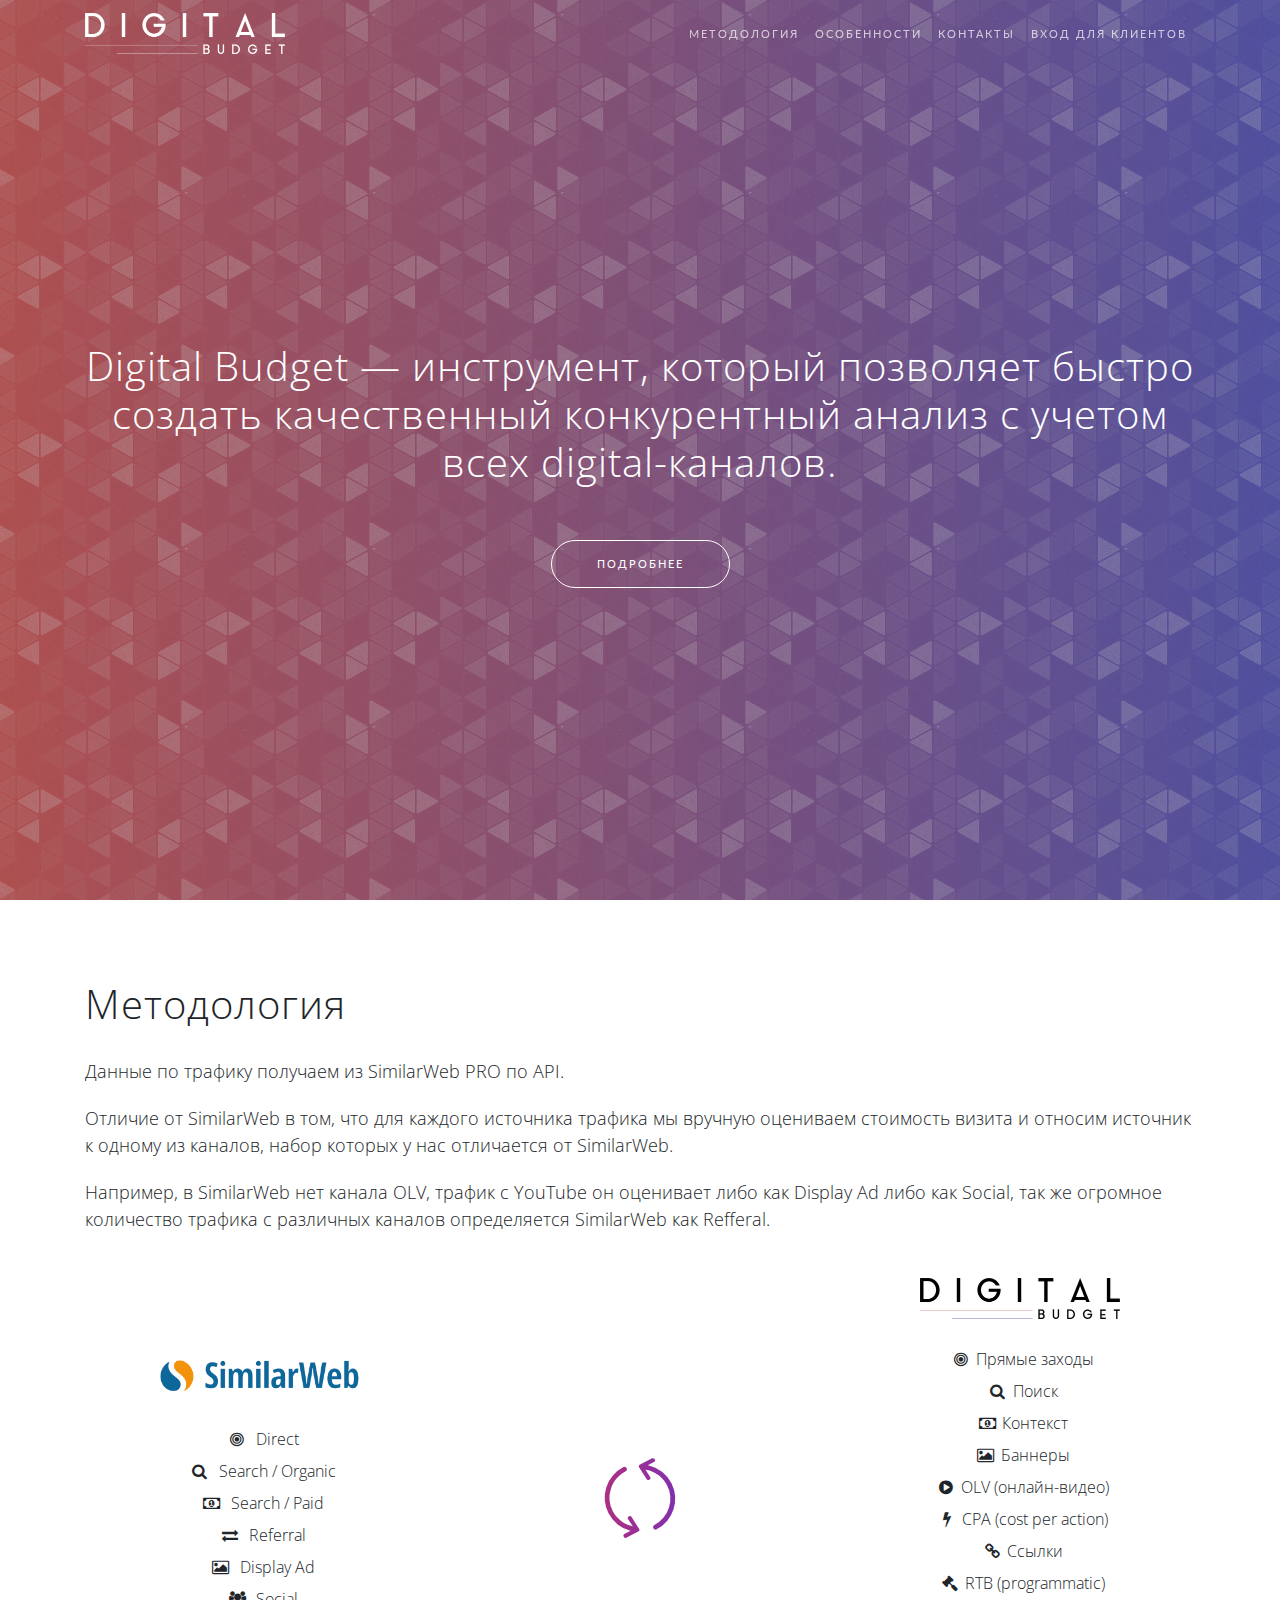
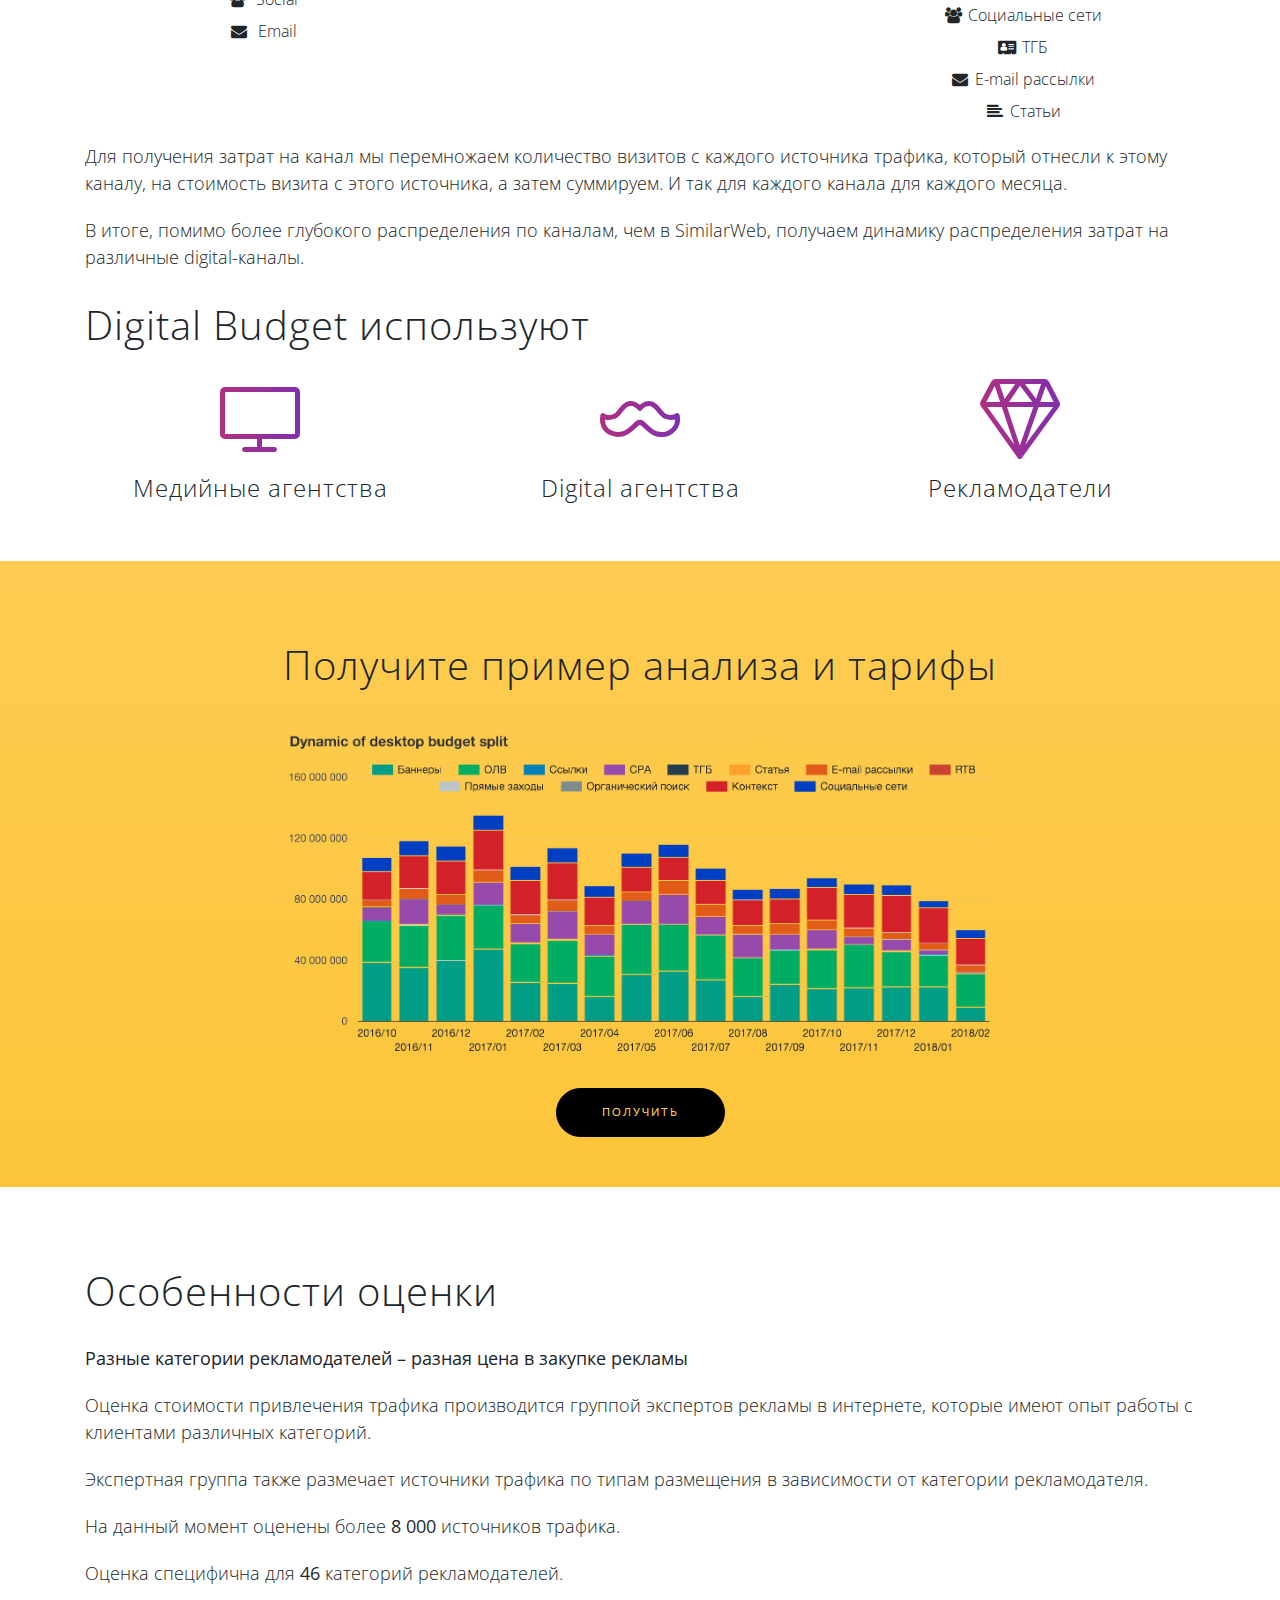
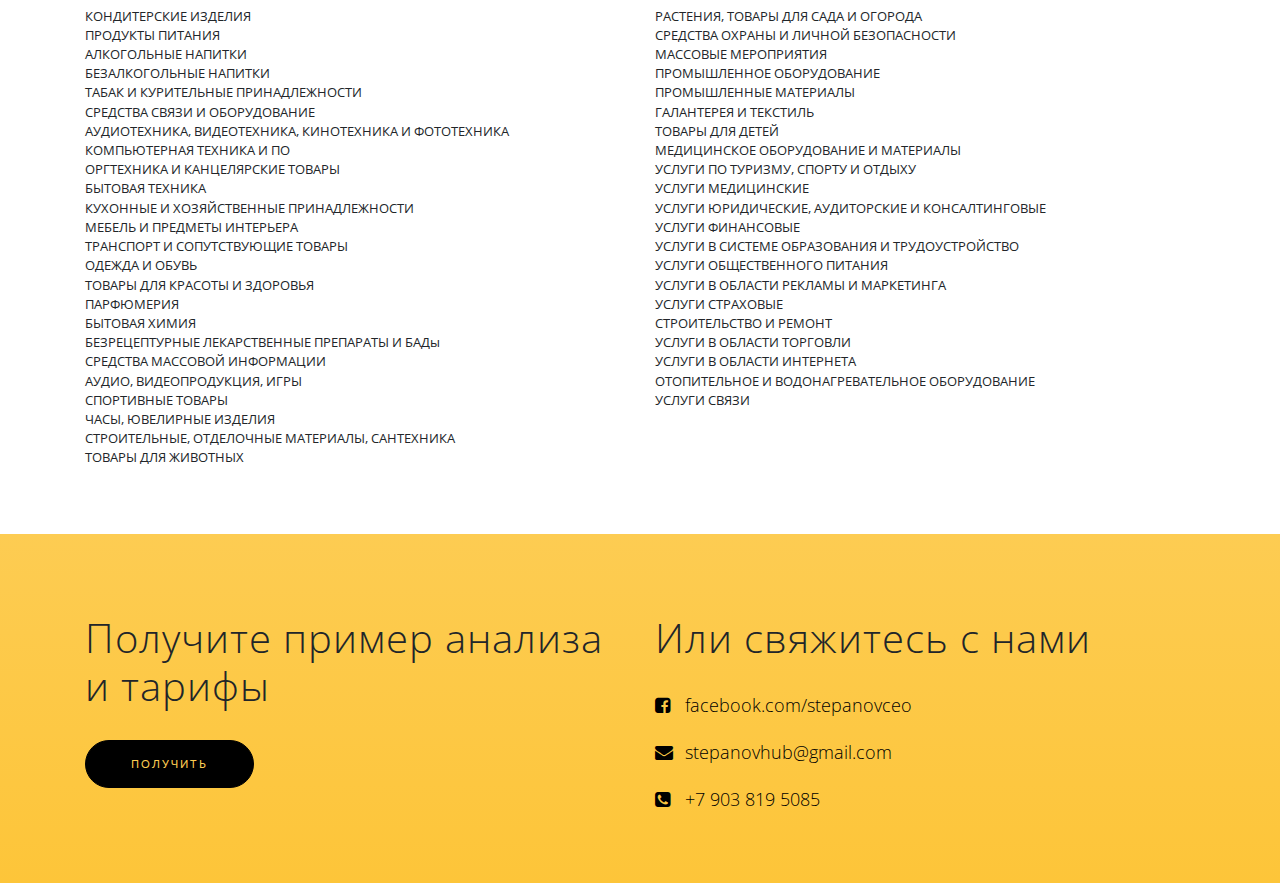
==== index.html @ 97383429 "index" ====
<!DOCTYPE html>
<html lang="en">

  <head>

    <meta charset="utf-8">
    <meta name="viewport" content="width=device-width, initial-scale=1, shrink-to-fit=no">
    <meta name="description" content="Digital Budget — инструмент, который позволяет быстро создать качественный конкурентный анализ с учетом всех digital-каналов">
    <meta name="author" content="Александр Степанов">
    <title>DigitalBudget — аналитика затрат на рекламу в digital</title>
    <!-- Google Tag Manager -->
    <script>(function(w,d,s,l,i){w[l]=w[l]||[];w[l].push({'gtm.start':
    new Date().getTime(),event:'gtm.js'});var f=d.getElementsByTagName(s)[0],
    j=d.createElement(s),dl=l!='dataLayer'?'&l='+l:'';j.async=true;j.src=
    'https://www.googletagmanager.com/gtm.js?id='+i+dl;f.parentNode.insertBefore(j,f);
    })(window,document,'script','dataLayer','GTM-WHMKJDD');</script>
    <!-- End Google Tag Manager -->
    <link href="vendor/bootstrap/css/bootstrap.min.css" rel="stylesheet">
    <link rel="stylesheet" href="vendor/font-awesome/css/font-awesome.css">
    <link rel="stylesheet" href="vendor/simple-line-icons/css/simple-line-icons.css">
    <link href="https://fonts.googleapis.com/css?family=Lato:100,200,300,400,500,600,700,800,900" rel="stylesheet">
    <link href="https://fonts.googleapis.com/css?family=Open+Sans:100,200,300,400,500,600,700,800,900" rel="stylesheet">
    <link rel="stylesheet" href="device-mockups/device-mockups.min.css">
    <link href="css/new-age.css?v=89hihb" rel="stylesheet">
    <link rel="apple-touch-icon" sizes="57x57" href="favicon/apple-icon-57x57.png">
    <link rel="apple-touch-icon" sizes="60x60" href="favicon/apple-icon-60x60.png">
    <link rel="apple-touch-icon" sizes="72x72" href="favicon/apple-icon-72x72.png">
    <link rel="apple-touch-icon" sizes="76x76" href="favicon/apple-icon-76x76.png">
    <link rel="apple-touch-icon" sizes="114x114" href="favicon/apple-icon-114x114.png">
    <link rel="apple-touch-icon" sizes="120x120" href="favicon/apple-icon-120x120.png">
    <link rel="apple-touch-icon" sizes="144x144" href="favicon/apple-icon-144x144.png">
    <link rel="apple-touch-icon" sizes="152x152" href="favicon/apple-icon-152x152.png">
    <link rel="apple-touch-icon" sizes="180x180" href="favicon/apple-icon-180x180.png">
    <link rel="icon" type="image/png" sizes="192x192"  href="favicon/android-icon-192x192.png">
    <link rel="icon" type="image/png" sizes="32x32" href="favicon/favicon-32x32.png">
    <link rel="icon" type="image/png" sizes="96x96" href="favicon/favicon-96x96.png">
    <link rel="icon" type="image/png" sizes="16x16" href="favicon/favicon-16x16.png">
    <link rel="manifest" href="favicon/manifest.json">
    <meta name="msapplication-TileColor" content="#ffffff">
    <meta name="msapplication-TileImage" content="favicon/ms-icon-144x144.png">
    <meta name="theme-color" content="#ffffff">

  </head>

  <body id="page-top">
    <!-- Google Tag Manager (noscript) -->
    <noscript><iframe src="https://www.googletagmanager.com/ns.html?id=GTM-WHMKJDD"
    height="0" width="0" style="display:none;visibility:hidden"></iframe></noscript>
    <!-- End Google Tag Manager (noscript) -->
    <!-- Navigation -->
    <nav class="navbar navbar-expand-lg navbar-light fixed-top" id="mainNav">
      <div class="container">
        <a class="navbar-brand js-scroll-trigger" href="#page-top"><div class="logo-top"></div></a>
        <button class="navbar-toggler navbar-toggler-right btn-link" type="button" data-toggle="collapse" data-target="#navbarResponsive" aria-controls="navbarResponsive" aria-expanded="false" aria-label="Toggle navigation">
          <i class="fa fa-bars"></i>
        </button>
        <div class="collapse navbar-collapse" id="navbarResponsive">
          <ul class="navbar-nav ml-auto">
            <li class="nav-item">
              <a class="nav-link js-scroll-trigger" href="#product">Методология</a>
            </li>
            <li class="nav-item">
              <a class="nav-link js-scroll-trigger" href="#features">Особенности</a>
            </li>
            <li class="nav-item">
              <a class="nav-link js-scroll-trigger" href="#contact">Контакты</a>
            </li>
            <li class="nav-item">
              <a class="nav-link js-scroll-trigger" href="http://digitalbudget.ru/s/" target="_blank" >Вход для клиентов</a>
            </li>
          </ul>
        </div>
      </div>
    </nav>

    <header class="masthead">
      <div class="container h-100">
        <div class="row h-100">
          <div class="col-md-12 my-auto">
              <h1>Digital Budget — инструмент, который позволяет быстро создать качественный конкурентный анализ с учетом всех digital-каналов.</h1>
              <br>
              <a href="#product" class="btn btn-outline btn-xl js-scroll-trigger">Подробнее</a>
            </div>
        </div>
      </div>
    </header>

    <section id="product">
      <div class="container">
        <h1>Методология</h1>
        <p>Данные по трафику получаем из SimilarWeb PRO по API.</p>
        <p>Отличие от SimilarWeb в том, что для каждого источника трафика мы вручную оцениваем стоимость визита и относим источник к одному из каналов, набор которых у нас отличается от SimilarWeb.</p>
        <p>Например, в SimilarWeb нет канала OLV, трафик c YouTube он оценивает либо как Display Ad либо как Social, так же огромное количество трафика с различных каналов определяется SimilarWeb как Refferal.<p>
        <div class="row">
          <div class="col-md-4 my-auto text-center">
            <div class="logo sw-logo"></div>
            <ul>
              <li><i class='fa fa-bullseye'></i> Direct</li>
              <li><i class='fa fa-search'></i> Search / Organic</li>
              <li><i class='fa fa-money'></i> Search / Paid</li>
              <li><i class='fa fa-exchange'></i> Referral</li>
              <li><i class='fa fa-image'></i> Display Ad</li>
              <li><i class='fa fa-users'></i> Social</li>
              <li><i class='fa fa-envelope'></i> Email</li>
            </ul>
          </div>
          <div class="col-md-4 feature-item my-auto text-center">
            <p></p>
            <i class="icon-refresh text-primary"></i>
            <p></p>
          </div>
          <div class="col-md-4 my-auto text-center">
            <div class="logo db-logo"></div>
            <ul>
              <li><i class='fa fa-bullseye'></i>Прямые заходы</li>
              <li><i class='fa fa-search'></i>Поиск</li>
              <li><i class='fa fa-money'></i>Контекст</li>
              <li><i class='fa fa-image'></i>Баннеры</li>
              <li><i class='fa fa-play-circle'></i>OLV (онлайн-видео)</li>
              <li><i class='fa fa-bolt'></i>СРА (cost per action)</li>
              <li><i class='fa fa-link'></i>Ссылки</li>
              <li><i class='fa fa-gavel'></i>RTB (programmatic)</li>
              <li><i class='fa fa-users'></i>Социальные сети</li>
              <li><i class='fa fa-address-card'></i>ТГБ</li>
              <li><i class='fa fa-envelope'></i>E-mail рассылки</li>
              <li><i class='fa fa-align-left'></i>Cтатьи</li>
            </ul>
          </div>
        </div>
<!--          На данный момент оценено более 5000 источников трафика.-->
        <p>Для получения затрат на канал мы перемножаем количество визитов с каждого источника трафика, который отнесли к этому каналу, на стоимость визита с этого источника, а затем суммируем. И так для каждого канала для каждого месяца.</p>
        <p>В итоге, помимо более глубокого распределения по каналам, чем в SimilarWeb, получаем динамику распределения затрат на различные digital-каналы.</p>
      </div>
      <div class="container">
        <h1>Digital Budget используют</h1>
        <div class="row">
          <div class="col-md-4 my-auto text-center">
            <div class="feature-item">
              <i class="icon-screen-desktop text-primary"></i>
              <h4>Медийные агентства</h4>
<!--              <p class="text-muted">Особенности использования для медийщиков</p>-->
            </div>
          </div>
          <div class="col-md-4 my-auto text-center">
            <div class="feature-item">
              <i class="icon-mustache text-primary"></i>
              <h4>Digital агентства</h4>
            </div>
          </div>
          <div class="col-md-4 my-auto text-center">
            <div class="feature-item">
              <i class="icon-diamond text-primary"></i>
              <h4>Рекламодатели</h4>
            </div>
          </div>
        </div>
      </div>
    </section>

    <section class="cta bg-primary">
      <div class="container">
        <h1>Получите пример анализа и тарифы</h1>
        <div class="row">
          <div class="col-lg-2"></div>
          <div class="col-lg-8 bg-report">
            <img src="img/report.png">
          </div>
        </div>
        <br>
        <a href="https://goo.gl/forms/bLfHY861mIGx4esd2" target="_blank" class="btn btn-outline btn-xl js-scroll-trigger">Получить</a>
      </div>
    </section>


        <section class="features" id="features">
          <div class="container">
            <h1>Особенности оценки</h1>
            <p><b>Разные категории рекламодателей – разная цена в закупке рекламы</b></p>
            <p>Оценка стоимости привлечения трафика производится группой экспертов рекламы в интернете, которые имеют опыт работы с клиентами различных категорий.</p>
            <p>Экспертная группа также размечает источники трафика по типам размещения в зависимости от категории рекламодателя.<p>
            <p>На данный момент оценены более <b>8 000</b> источников трафика.</p>
            <p>Оценка специфична для <b>46</b> категорий рекламодателей.</p>
          </div>
          <div class="container categories">
            <div class="row">
              <div class="col-md-6">
                <ul><small>
                  <li>КОНДИТЕРСКИЕ ИЗДЕЛИЯ</li>
                  <li>ПРОДУКТЫ ПИТАНИЯ</li>
                  <li>АЛКОГОЛЬНЫЕ НАПИТКИ</li>
                  <li>БЕЗАЛКОГОЛЬНЫЕ НАПИТКИ</li>
                  <li>ТАБАК И КУРИТЕЛЬНЫЕ ПРИНАДЛЕЖНОСТИ</li>
                  <li>СРЕДСТВА СВЯЗИ И ОБОРУДОВАНИЕ</li>
                  <li>АУДИОТЕХНИКА, ВИДЕОТЕХНИКА, КИНОТЕХНИКА И ФОТОТЕХНИКА</li>
                  <li>КОМПЬЮТЕРНАЯ ТЕХНИКА И ПО</li>
                  <li>ОРГТЕХНИКА И КАНЦЕЛЯРСКИЕ ТОВАРЫ</li>
                  <li>БЫТОВАЯ ТЕХНИКА</li>
                  <li>КУХОННЫЕ И ХОЗЯЙСТВЕННЫЕ ПРИНАДЛЕЖНОСТИ</li>
                  <li>МЕБЕЛЬ И ПРЕДМЕТЫ ИНТЕРЬЕРА</li>
                  <li>ТРАНСПОРТ И СОПУТСТВУЮЩИЕ ТОВАРЫ</li>
                  <li>ОДЕЖДА И ОБУВЬ</li>
                  <li>ТОВАРЫ ДЛЯ КРАСОТЫ И ЗДОРОВЬЯ</li>
                  <li>ПАРФЮМЕРИЯ</li>
                  <li>БЫТОВАЯ ХИМИЯ</li>
                  <li>БЕЗРЕЦЕПТУРНЫЕ ЛЕКАРСТВЕННЫЕ ПРЕПАРАТЫ И БАДы</li>
                  <li>СРЕДСТВА МАССОВОЙ ИНФОРМАЦИИ</li>
                  <li>АУДИО, ВИДЕОПРОДУКЦИЯ, ИГРЫ</li>
                  <li>СПОРТИВНЫЕ ТОВАРЫ</li>
                  <li>ЧАСЫ, ЮВЕЛИРНЫЕ ИЗДЕЛИЯ</li>
                  <li>СТРОИТЕЛЬНЫЕ, ОТДЕЛОЧНЫЕ МАТЕРИАЛЫ, САНТЕХНИКА</li>
                  <li>ТОВАРЫ ДЛЯ ЖИВОТНЫХ</li>
                </small></ul>
              </div>
              <div class="col-md-6">
                <ul class="categories"><small>
                  <li>РАСТЕНИЯ, ТОВАРЫ ДЛЯ САДА И ОГОРОДА</li>
                  <li>СРЕДСТВА ОХРАНЫ И ЛИЧНОЙ БЕЗОПАСНОСТИ</li>
                  <li>МАССОВЫЕ МЕРОПРИЯТИЯ</li>
                  <li>ПРОМЫШЛЕННОЕ ОБОРУДОВАНИЕ</li>
                  <li>ПРОМЫШЛЕННЫЕ МАТЕРИАЛЫ</li>
                  <li>ГАЛАНТЕРЕЯ И ТЕКСТИЛЬ</li>
                  <li>ТОВАРЫ ДЛЯ ДЕТЕЙ</li>
                  <li>МЕДИЦИНСКОЕ ОБОРУДОВАНИЕ И МАТЕРИАЛЫ</li>
                  <li>УСЛУГИ ПО ТУРИЗМУ, СПОРТУ И ОТДЫХУ</li>
                  <li>УСЛУГИ МЕДИЦИНСКИЕ</li>
                  <li>УСЛУГИ ЮРИДИЧЕСКИЕ, АУДИТОРСКИЕ И КОНСАЛТИНГОВЫЕ</li>
                  <li>УСЛУГИ ФИНАНСОВЫЕ</li>
                  <li>УСЛУГИ В СИСТЕМЕ ОБРАЗОВАНИЯ И ТРУДОУСТРОЙСТВО</li>
                  <li>УСЛУГИ ОБЩЕСТВЕННОГО ПИТАНИЯ</li>
                  <li>УСЛУГИ В ОБЛАСТИ РЕКЛАМЫ И МАРКЕТИНГА</li>
                  <li>УСЛУГИ СТРАХОВЫЕ</li>
                  <li>СТРОИТЕЛЬСТВО И РЕМОНТ</li>
                  <li>УСЛУГИ В ОБЛАСТИ ТОРГОВЛИ</li>
                  <li>УСЛУГИ В ОБЛАСТИ ИНТЕРНЕТА</li>
                  <li>ОТОПИТЕЛЬНОЕ И ВОДОНАГРЕВАТЕЛЬНОЕ ОБОРУДОВАНИЕ</li>
                  <li>УСЛУГИ СВЯЗИ</li>
                </small></ul>
              </div>
            </div>
          </div>
        </section>


    <section class="contact bg-primary" id="contact">
      <div class="container">
        <div class="row">
          <div class="col-md-6">
            <h1>Получите пример анализа и тарифы</h1>
            <a href="https://goo.gl/forms/bLfHY861mIGx4esd2" target="_blank" class="btn btn-outline btn-xl js-scroll-trigger">Получить</a>
          </div>
          <div class="col-md-6">
            <h1>Или свяжитесь c нами</h1>
            <p><a href="https://facebook.com/stepanovceo" target="_blank"><i class="fa fa-facebook-square"></i>facebook.com/stepanovceo</a></p>
            <p><a href="mailto:stepanovhub@gmail.com?subject=Digital Budget"><i class="fa fa-envelope"></i>stepanovhub@gmail.com</p>
            <p><a href="tel:+79038195085"><i class="fa fa-phone-square"></i>+7 903 819 5085</a></p>
          </div>
        </div>
      </div>
    </section>

    <!-- Bootstrap core JavaScript -->
    <script src="vendor/jquery/jquery.min.js"></script>
    <script src="vendor/bootstrap/js/bootstrap.bundle.min.js"></script>

    <!-- Plugin JavaScript -->
    <script src="vendor/jquery-easing/jquery.easing.min.js"></script>

    <!-- Custom scripts for this template -->
    <script src="js/new-age.min.js"></script>

  </body>

</html>
---- vendor/simple-line-icons/css/simple-line-icons.css ----
@font-face {
  font-family: 'simple-line-icons';
  src: url('../fonts/Simple-Line-Icons.eot?v=2.4.0');
  src: url('../fonts/Simple-Line-Icons.eot?v=2.4.0#iefix') format('embedded-opentype'), url('../fonts/Simple-Line-Icons.woff2?v=2.4.0') format('woff2'), url('../fonts/Simple-Line-Icons.ttf?v=2.4.0') format('truetype'), url('../fonts/Simple-Line-Icons.woff?v=2.4.0') format('woff'), url('../fonts/Simple-Line-Icons.svg?v=2.4.0#simple-line-icons') format('svg');
  font-weight: normal;
  font-style: normal;
}
/*
 Use the following CSS code if you want to have a class per icon.
 Instead of a list of all class selectors, you can use the generic [class*="icon-"] selector, but it's slower:
*/
.icon-user,
.icon-people,
.icon-user-female,
.icon-user-follow,
.icon-user-following,
.icon-user-unfollow,
.icon-login,
.icon-logout,
.icon-emotsmile,
.icon-phone,
.icon-call-end,
.icon-call-in,
.icon-call-out,
.icon-map,
.icon-location-pin,
.icon-direction,
.icon-directions,
.icon-compass,
.icon-layers,
.icon-menu,
.icon-list,
.icon-options-vertical,
.icon-options,
.icon-arrow-down,
.icon-arrow-left,
.icon-arrow-right,
.icon-arrow-up,
.icon-arrow-up-circle,
.icon-arrow-left-circle,
.icon-arrow-right-circle,
.icon-arrow-down-circle,
.icon-check,
.icon-clock,
.icon-plus,
.icon-minus,
.icon-close,
.icon-event,
.icon-exclamation,
.icon-organization,
.icon-trophy,
.icon-screen-smartphone,
.icon-screen-desktop,
.icon-plane,
.icon-notebook,
.icon-mustache,
.icon-mouse,
.icon-magnet,
.icon-energy,
.icon-disc,
.icon-cursor,
.icon-cursor-move,
.icon-crop,
.icon-chemistry,
.icon-speedometer,
.icon-shield,
.icon-screen-tablet,
.icon-magic-wand,
.icon-hourglass,
.icon-graduation,
.icon-ghost,
.icon-game-controller,
.icon-fire,
.icon-eyeglass,
.icon-envelope-open,
.icon-envelope-letter,
.icon-bell,
.icon-badge,
.icon-anchor,
.icon-wallet,
.icon-vector,
.icon-speech,
.icon-puzzle,
.icon-printer,
.icon-present,
.icon-playlist,
.icon-pin,
.icon-picture,
.icon-handbag,
.icon-globe-alt,
.icon-globe,
.icon-folder-alt,
.icon-folder,
.icon-film,
.icon-feed,
.icon-drop,
.icon-drawer,
.icon-docs,
.icon-doc,
.icon-diamond,
.icon-cup,
.icon-calculator,
.icon-bubbles,
.icon-briefcase,
.icon-book-open,
.icon-basket-loaded,
.icon-basket,
.icon-bag,
.icon-action-undo,
.icon-action-redo,
.icon-wrench,
.icon-umbrella,
.icon-trash,
.icon-tag,
.icon-support,
.icon-frame,
.icon-size-fullscreen,
.icon-size-actual,
.icon-shuffle,
.icon-share-alt,
.icon-share,
.icon-rocket,
.icon-question,
.icon-pie-chart,
.icon-pencil,
.icon-note,
.icon-loop,
.icon-home,
.icon-grid,
.icon-graph,
.icon-microphone,
.icon-music-tone-alt,
.icon-music-tone,
.icon-earphones-alt,
.icon-earphones,
.icon-equalizer,
.icon-like,
.icon-dislike,
.icon-control-start,
.icon-control-rewind,
.icon-control-play,
.icon-control-pause,
.icon-control-forward,
.icon-control-end,
.icon-volume-1,
.icon-volume-2,
.icon-volume-off,
.icon-calendar,
.icon-bulb,
.icon-chart,
.icon-ban,
.icon-bubble,
.icon-camrecorder,
.icon-camera,
.icon-cloud-download,
.icon-cloud-upload,
.icon-envelope,
.icon-eye,
.icon-flag,
.icon-heart,
.icon-info,
.icon-key,
.icon-link,
.icon-lock,
.icon-lock-open,
.icon-magnifier,
.icon-magnifier-add,
.icon-magnifier-remove,
.icon-paper-clip,
.icon-paper-plane,
.icon-power,
.icon-refresh,
.icon-reload,
.icon-settings,
.icon-star,
.icon-symbol-female,
.icon-symbol-male,
.icon-target,
.icon-credit-card,
.icon-paypal,
.icon-social-tumblr,
.icon-social-twitter,
.icon-social-facebook,
.icon-social-instagram,
.icon-social-linkedin,
.icon-social-pinterest,
.icon-social-github,
.icon-social-google,
.icon-social-reddit,
.icon-social-skype,
.icon-social-dribbble,
.icon-social-behance,
.icon-social-foursqare,
.icon-social-soundcloud,
.icon-social-spotify,
.icon-social-stumbleupon,
.icon-social-youtube,
.icon-social-dropbox,
.icon-social-vkontakte,
.icon-social-steam {
  font-family: 'simple-line-icons';
  speak: none;
  font-style: normal;
  font-weight: normal;
  font-variant: normal;
  text-transform: none;
  line-height: 1;
  /* Better Font Rendering =========== */
  -webkit-font-smoothing: antialiased;
  -moz-osx-font-smoothing: grayscale;
}
.icon-user:before {
  content: "\e005";
}
.icon-people:before {
  content: "\e001";
}
.icon-user-female:before {
  content: "\e000";
}
.icon-user-follow:before {
  content: "\e002";
}
.icon-user-following:before {
  content: "\e003";
}
.icon-user-unfollow:before {
  content: "\e004";
}
.icon-login:before {
  content: "\e066";
}
.icon-logout:before {
  content: "\e065";
}
.icon-emotsmile:before {
  content: "\e021";
}
.icon-phone:before {
  content: "\e600";
}
.icon-call-end:before {
  content: "\e048";
}
.icon-call-in:before {
  content: "\e047";
}
.icon-call-out:before {
  content: "\e046";
}
.icon-map:before {
  content: "\e033";
}
.icon-location-pin:before {
  content: "\e096";
}
.icon-direction:before {
  content: "\e042";
}
.icon-directions:before {
  content: "\e041";
}
.icon-compass:before {
  content: "\e045";
}
.icon-layers:before {
  content: "\e034";
}
.icon-menu:before {
  content: "\e601";
}
.icon-list:before {
  content: "\e067";
}
.icon-options-vertical:before {
  content: "\e602";
}
.icon-options:before {
  content: "\e603";
}
.icon-arrow-down:before {
  content: "\e604";
}
.icon-arrow-left:before {
  content: "\e605";
}
.icon-arrow-right:before {
  content: "\e606";
}
.icon-arrow-up:before {
  content: "\e607";
}
.icon-arrow-up-circle:before {
  content: "\e078";
}
.icon-arrow-left-circle:before {
  content: "\e07a";
}
.icon-arrow-right-circle:before {
  content: "\e079";
}
.icon-arrow-down-circle:before {
  content: "\e07b";
}
.icon-check:before {
  content: "\e080";
}
.icon-clock:before {
  content: "\e081";
}
.icon-plus:before {
  content: "\e095";
}
.icon-minus:before {
  content: "\e615";
}
.icon-close:before {
  content: "\e082";
}
.icon-event:before {
  content: "\e619";
}
.icon-exclamation:before {
  content: "\e617";
}
.icon-organization:before {
  content: "\e616";
}
.icon-trophy:before {
  content: "\e006";
}
.icon-screen-smartphone:before {
  content: "\e010";
}
.icon-screen-desktop:before {
  content: "\e011";
}
.icon-plane:before {
  content: "\e012";
}
.icon-notebook:before {
  content: "\e013";
}
.icon-mustache:before {
  content: "\e014";
}
.icon-mouse:before {
  content: "\e015";
}
.icon-magnet:before {
  content: "\e016";
}
.icon-energy:before {
  content: "\e020";
}
.icon-disc:before {
  content: "\e022";
}
.icon-cursor:before {
  content: "\e06e";
}
.icon-cursor-move:before {
  content: "\e023";
}
.icon-crop:before {
  content: "\e024";
}
.icon-chemistry:before {
  content: "\e026";
}
.icon-speedometer:before {
  content: "\e007";
}
.icon-shield:before {
  content: "\e00e";
}
.icon-screen-tablet:before {
  content: "\e00f";
}
.icon-magic-wand:before {
  content: "\e017";
}
.icon-hourglass:before {
  content: "\e018";
}
.icon-graduation:before {
  content: "\e019";
}
.icon-ghost:before {
  content: "\e01a";
}
.icon-game-controller:before {
  content: "\e01b";
}
.icon-fire:before {
  content: "\e01c";
}
.icon-eyeglass:before {
  content: "\e01d";
}
.icon-envelope-open:before {
  content: "\e01e";
}
.icon-envelope-letter:before {
  content: "\e01f";
}
.icon-bell:before {
  content: "\e027";
}
.icon-badge:before {
  content: "\e028";
}
.icon-anchor:before {
  content: "\e029";
}
.icon-wallet:before {
  content: "\e02a";
}
.icon-vector:before {
  content: "\e02b";
}
.icon-speech:before {
  content: "\e02c";
}
.icon-puzzle:before {
  content: "\e02d";
}
.icon-printer:before {
  content: "\e02e";
}
.icon-present:before {
  content: "\e02f";
}
.icon-playlist:before {
  content: "\e030";
}
.icon-pin:before {
  content: "\e031";
}
.icon-picture:before {
  content: "\e032";
}
.icon-handbag:before {
  content: "\e035";
}
.icon-globe-alt:before {
  content: "\e036";
}
.icon-globe:before {
  content: "\e037";
}
.icon-folder-alt:before {
  content: "\e039";
}
.icon-folder:before {
  content: "\e089";
}
.icon-film:before {
  content: "\e03a";
}
.icon-feed:before {
  content: "\e03b";
}
.icon-drop:before {
  content: "\e03e";
}
.icon-drawer:before {
  content: "\e03f";
}
.icon-docs:before {
  content: "\e040";
}
.icon-doc:before {
  content: "\e085";
}
.icon-diamond:before {
  content: "\e043";
}
.icon-cup:before {
  content: "\e044";
}
.icon-calculator:before {
  content: "\e049";
}
.icon-bubbles:before {
  content: "\e04a";
}
.icon-briefcase:before {
  content: "\e04b";
}
.icon-book-open:before {
  content: "\e04c";
}
.icon-basket-loaded:before {
  content: "\e04d";
}
.icon-basket:before {
  content: "\e04e";
}
.icon-bag:before {
  content: "\e04f";
}
.icon-action-undo:before {
  content: "\e050";
}
.icon-action-redo:before {
  content: "\e051";
}
.icon-wrench:before {
  content: "\e052";
}
.icon-umbrella:before {
  content: "\e053";
}
.icon-trash:before {
  content: "\e054";
}
.icon-tag:before {
  content: "\e055";
}
.icon-support:before {
  content: "\e056";
}
.icon-frame:before {
  content: "\e038";
}
.icon-size-fullscreen:before {
  content: "\e057";
}
.icon-size-actual:before {
  content: "\e058";
}
.icon-shuffle:before {
  content: "\e059";
}
.icon-share-alt:before {
  content: "\e05a";
}
.icon-share:before {
  content: "\e05b";
}
.icon-rocket:before {
  content: "\e05c";
}
.icon-question:before {
  content: "\e05d";
}
.icon-pie-chart:before {
  content: "\e05e";
}
.icon-pencil:before {
  content: "\e05f";
}
.icon-note:before {
  content: "\e060";
}
.icon-loop:before {
  content: "\e064";
}
.icon-home:before {
  content: "\e069";
}
.icon-grid:before {
  content: "\e06a";
}
.icon-graph:before {
  content: "\e06b";
}
.icon-microphone:before {
  content: "\e063";
}
.icon-music-tone-alt:before {
  content: "\e061";
}
.icon-music-tone:before {
  content: "\e062";
}
.icon-earphones-alt:before {
  content: "\e03c";
}
.icon-earphones:before {
  content: "\e03d";
}
.icon-equalizer:before {
  content: "\e06c";
}
.icon-like:before {
  content: "\e068";
}
.icon-dislike:before {
  content: "\e06d";
}
.icon-control-start:before {
  content: "\e06f";
}
.icon-control-rewind:before {
  content: "\e070";
}
.icon-control-play:before {
  content: "\e071";
}
.icon-control-pause:before {
  content: "\e072";
}
.icon-control-forward:before {
  content: "\e073";
}
.icon-control-end:before {
  content: "\e074";
}
.icon-volume-1:before {
  content: "\e09f";
}
.icon-volume-2:before {
  content: "\e0a0";
}
.icon-volume-off:before {
  content: "\e0a1";
}
.icon-calendar:before {
  content: "\e075";
}
.icon-bulb:before {
  content: "\e076";
}
.icon-chart:before {
  content: "\e077";
}
.icon-ban:before {
  content: "\e07c";
}
.icon-bubble:before {
  content: "\e07d";
}
.icon-camrecorder:before {
  content: "\e07e";
}
.icon-camera:before {
  content: "\e07f";
}
.icon-cloud-download:before {
  content: "\e083";
}
.icon-cloud-upload:before {
  content: "\e084";
}
.icon-envelope:before {
  content: "\e086";
}
.icon-eye:before {
  content: "\e087";
}
.icon-flag:before {
  content: "\e088";
}
.icon-heart:before {
  content: "\e08a";
}
.icon-info:before {
  content: "\e08b";
}
.icon-key:before {
  content: "\e08c";
}
.icon-link:before {
  content: "\e08d";
}
.icon-lock:before {
  content: "\e08e";
}
.icon-lock-open:before {
  content: "\e08f";
}
.icon-magnifier:before {
  content: "\e090";
}
.icon-magnifier-add:before {
  content: "\e091";
}
.icon-magnifier-remove:before {
  content: "\e092";
}
.icon-paper-clip:before {
  content: "\e093";
}
.icon-paper-plane:before {
  content: "\e094";
}
.icon-power:before {
  content: "\e097";
}
.icon-refresh:before {
  content: "\e098";
}
.icon-reload:before {
  content: "\e099";
}
.icon-settings:before {
  content: "\e09a";
}
.icon-star:before {
  content: "\e09b";
}
.icon-symbol-female:before {
  content: "\e09c";
}
.icon-symbol-male:before {
  content: "\e09d";
}
.icon-target:before {
  content: "\e09e";
}
.icon-credit-card:before {
  content: "\e025";
}
.icon-paypal:before {
  content: "\e608";
}
.icon-social-tumblr:before {
  content: "\e00a";
}
.icon-social-twitter:before {
  content: "\e009";
}
.icon-social-facebook:before {
  content: "\e00b";
}
.icon-social-instagram:before {
  content: "\e609";
}
.icon-social-linkedin:before {
  content: "\e60a";
}
.icon-social-pinterest:before {
  content: "\e60b";
}
.icon-social-github:before {
  content: "\e60c";
}
.icon-social-google:before {
  content: "\e60d";
}
.icon-social-reddit:before {
  content: "\e60e";
}
.icon-social-skype:before {
  content: "\e60f";
}
.icon-social-dribbble:before {
  content: "\e00d";
}
.icon-social-behance:before {
  content: "\e610";
}
.icon-social-foursqare:before {
  content: "\e611";
}
.icon-social-soundcloud:before {
  content: "\e612";
}
.icon-social-spotify:before {
  content: "\e613";
}
.icon-social-stumbleupon:before {
  content: "\e614";
}
.icon-social-youtube:before {
  content: "\e008";
}
.icon-social-dropbox:before {
  content: "\e00c";
}
.icon-social-vkontakte:before {
  content: "\e618";
}
.icon-social-steam:before {
  content: "\e620";
}
---- device-mockups/device-mockups.min.css ----
.device-mockup{position:relative;width:100%;padding-bottom:61.775701%}.device-mockup>.device{position:absolute;top:0;bottom:0;left:0;right:0;width:100%;height:100%;background-size:100% 100%;background-repeat:no-repeat;background-image:url(macbook/macbook.png)}.device-mockup>.device>.screen{position:absolute;top:11.0438729%;bottom:14.6747352%;left:13.364486%;right:13.364486%;overflow:hidden}.device-mockup>.device>.button{position:absolute;top:0;left:0;display:none;overflow:hidden;border-radius:100%;-webkit-border-radius:100%;-moz-border-radius:100%;cursor:pointer}.device-mockup.imac{padding-bottom:81.230769%}.device-mockup.imac>.device{background-image:url(imac/imac.png)}.device-mockup.imac>.device>.screen{top:8.20707071%;bottom:31.6919192%;left:6.61538462%;right:6.61538462%}.device-mockup.macbook{padding-bottom:61.775701%}.device-mockup.macbook>.device{background-image:url(macbook/macbook.png)}.device-mockup.macbook>.device>.screen{top:11.0438729%;bottom:14.6747352%;left:13.364486%;right:13.364486%}.device-mockup.macbook_2015{padding-bottom:57.5%}.device-mockup.macbook_2015.grey>.device,.device-mockup.macbook_2015>.device{background-image:url(macbook_2015/grey.png)}.device-mockup.macbook_2015.silver>.device,.device-mockup.macbook_2015>.device{background-image:url(macbook_2015/silver.png)}.device-mockup.macbook_2015.gold>.device,.device-mockup.macbook_2015>.device{background-image:url(macbook_2015/gold.png)}.device-mockup.macbook_2015>.device>.screen{top:7.5%;bottom:10.9%;left:12.46%;right:12.56%}.device-mockup.iphone5,.device-mockup.iphone5.portrait{padding-bottom:210.57%}.device-mockup.iphone5.landscape{padding-bottom:47.49%}.device-mockup.iphone5.black>.device,.device-mockup.iphone5.portrait.black>.device,.device-mockup.iphone5>.device{background-image:url(iphone5/iphone5_port_black.png)}.device-mockup.iphone5.landscape.black>.device,.device-mockup.iphone5.landscape>.device{background-image:url(iphone5/iphone5_land_black.png)}.device-mockup.iphone5.portrait.white>.device,.device-mockup.iphone5.white>.device{background-image:url(iphone5/iphone5_port_white.png)}.device-mockup.iphone5.landscape.white>.device{background-image:url(iphone5/iphone5_land_white.png)}.device-mockup.iphone5.portrait>.device>.screen,.device-mockup.iphone5>.device>.screen{top:14.78%;bottom:13.78%;left:8.77%;right:7.77%}.device-mockup.iphone5.landscape>.device>.screen{top:7.422488%;bottom:8.422488%;left:14.919127%;right:14.019127%}.device-mockup.iphone5.portrait>.device>.button,.device-mockup.iphone5>.device>.button{display:block;top:88.3%;bottom:2.5%;left:40%;right:40%}.device-mockup.iphone5.landscape>.device>.button{display:block;top:40%;bottom:41%;left:88.4%;right:2.3%}.device-mockup.iphone_se,.device-mockup.iphone_se.portrait{padding-bottom:209.83%}.device-mockup.iphone_se.landscape{padding-bottom:47.66%}.device-mockup.iphone_se.black>.device,.device-mockup.iphone_se.portrait.black>.device,.device-mockup.iphone_se>.device{background-image:url(iphone_se/iphone_se_port_black.png)}.device-mockup.iphone_se.landscape.black>.device,.device-mockup.iphone_se.landscape>.device{background-image:url(iphone_se/iphone_se_land_black.png)}.device-mockup.iphone_se.portrait.white>.device,.device-mockup.iphone_se.white>.device{background-image:url(iphone_se/iphone_se_port_white.png)}.device-mockup.iphone_se.landscape.white>.device{background-image:url(iphone_se/iphone_se_land_white.png)}.device-mockup.iphone_se.gold>.device,.device-mockup.iphone_se.portrait.gold>.device{background-image:url(iphone_se/iphone_se_port_gold.png)}.device-mockup.iphone_se.landscape.gold>.device{background-image:url(iphone_se/iphone_se_land_gold.png)}.device-mockup.iphone_se.portrait.rose>.device,.device-mockup.iphone_se.rose>.device{background-image:url(iphone_se/iphone_se_port_rose.png)}.device-mockup.iphone_se.landscape.rose>.device{background-image:url(iphone_se/iphone_se_land_rose.png)}.device-mockup.iphone_se.portrait>.device>.screen,.device-mockup.iphone_se>.device>.screen{top:16.28%;bottom:16.28%;left:11.77%;right:11.77%}.device-mockup.iphone_se.landscape>.device>.screen{top:11.722488%;bottom:11.722488%;left:16.0191273%;right:16.0191273%}.device-mockup.iphone_se.portrait>.device>.button,.device-mockup.iphone_se>.device>.button{display:block;top:86.3%;bottom:5.5%;left:42%;right:42%}.device-mockup.iphone_se.landscape>.device>.button{display:block;top:42%;bottom:42%;left:86.4%;right:5.1%}.device-mockup.iphone6,.device-mockup.iphone6.portrait{padding-bottom:207.19%}.device-mockup.iphone6.landscape{padding-bottom:48.76%}.device-mockup.iphone6.black>.device,.device-mockup.iphone6.portrait.black>.device,.device-mockup.iphone6>.device{background-image:url(iphone_6/iphone_6_port_black.png)}.device-mockup.iphone6.landscape.black>.device,.device-mockup.iphone6.landscape>.device{background-image:url(iphone_6/iphone_6_land_black.png)}.device-mockup.iphone6.portrait.white>.device,.device-mockup.iphone6.white>.device{background-image:url(iphone_6/iphone_6_port_white.png)}.device-mockup.iphone6.landscape.white>.device{background-image:url(iphone_6/iphone_6_land_white.png)}.device-mockup.iphone6.gold>.device,.device-mockup.iphone6.portrait.gold>.device{background-image:url(iphone_6/iphone_6_port_gold.png)}.device-mockup.iphone6.landscape.gold>.device{background-image:url(iphone_6/iphone_6_land_gold.png)}.device-mockup.iphone6.portrait>.device>.screen,.device-mockup.iphone6>.device>.screen{top:12.58%;bottom:12.88%;left:6.77%;right:6.77%}.device-mockup.iphone6.landscape>.device>.screen{top:6.77%;bottom:6.77%;left:12.58%;right:12.88%}.device-mockup.iphone6.portrait>.device>.button,.device-mockup.iphone6>.device>.button{display:block;top:88.6%;bottom:3.2%;left:42%;right:42%}.device-mockup.iphone6.landscape>.device>.button{display:block;top:42%;bottom:42%;left:88.6%;right:3.2%}.device-mockup.iphone6_plus,.device-mockup.iphone6_plus.portrait{padding-bottom:201.76%}.device-mockup.iphone6_plus.landscape{padding-bottom:49.56%}.device-mockup.iphone6_plus.black>.device,.device-mockup.iphone6_plus.portrait.black>.device,.device-mockup.iphone6_plus>.device{background-image:url(iphone_6_plus/iphone_6_plus_black_port.png)}.device-mockup.iphone6_plus.landscape.black>.device,.device-mockup.iphone6_plus.landscape>.device{background-image:url(iphone_6_plus/iphone_6_plus_black_land.png)}.device-mockup.iphone6_plus.portrait.white>.device,.device-mockup.iphone6_plus.white>.device{background-image:url(iphone_6_plus/iphone_6_plus_white_port.png)}.device-mockup.iphone6_plus.landscape.white>.device{background-image:url(iphone_6_plus/iphone_6_plus_white_land.png)}.device-mockup.iphone6_plus.gold>.device,.device-mockup.iphone6_plus.portrait.gold>.device{background-image:url(iphone_6_plus/iphone_6_plus_gold_port.png)}.device-mockup.iphone6_plus.landscape.gold>.device{background-image:url(iphone_6_plus/iphone_6_plus_gold_land.png)}.device-mockup.iphone6_plus.portrait>.device>.screen,.device-mockup.iphone6_plus>.device>.screen{top:11.58%;bottom:11.58%;left:5.97%;right:5.97%}.device-mockup.iphone6_plus.landscape>.device>.screen{top:5.97%;bottom:5.97%;left:11.38%;right:11.58%}.device-mockup.iphone6_plus.portrait>.device>.button,.device-mockup.iphone6_plus>.device>.button{display:block;top:89.9%;bottom:3.2%;left:43%;right:43%}.device-mockup.iphone6_plus.landscape>.device>.button{display:block;top:43%;bottom:43%;left:89.9%;right:3.2%}.device-mockup.ipad,.device-mockup.ipad.portrait{padding-bottom:128.406276%}.device-mockup.ipad.landscape{padding-bottom:79.9086758%}.device-mockup.ipad.black>.device,.device-mockup.ipad.portrait.black>.device,.device-mockup.ipad>.device{background-image:url(ipad/ipad_port_black.png)}.device-mockup.ipad.portrait.white>.device,.device-mockup.ipad.white>.device{background-image:url(ipad/ipad_port_white.png)}.device-mockup.ipad.landscape.black>.device,.device-mockup.ipad.landscape>.device{background-image:url(ipad/ipad_land_black.png)}.device-mockup.ipad.landscape.white>.device{background-image:url(ipad/ipad_land_white.png)}.device-mockup.ipad.portrait>.device>.screen,.device-mockup.ipad>.device>.screen{top:12.025723%;bottom:12.154341%;left:13.45995%;right:13.45995%}.device-mockup.ipad.landscape>.device>.screen{top:13.87755102%;bottom:13.87755102%;left:11.5459883%;right:11.5459883%}.device-mockup.ipad.portrait>.device>.button,.device-mockup.ipad>.device>.button{display:block;top:90.2%;bottom:5.5%;left:47.3%;right:47.3%}.device-mockup.ipad.landscape>.device>.button{display:block;top:47.3%;bottom:47.3%;left:90.8%;right:4.9%}.device-mockup.ipad_air,.device-mockup.ipad_air.portrait{padding-bottom:141.27%}.device-mockup.ipad_air.landscape{padding-bottom:70.79%}.device-mockup.ipad_air.grey>.device,.device-mockup.ipad_air.portrait.grey>.device,.device-mockup.ipad_air>.device{background-image:url(ipad_air/ipad_air_gray_port.png)}.device-mockup.ipad_air.portrait.silver>.device,.device-mockup.ipad_air.silver>.device{background-image:url(ipad_air/ipad_air_silver_port.png)}.device-mockup.ipad_air.landscape.grey>.device,.device-mockup.ipad_air.landscape>.device{background-image:url(ipad_air/ipad_air_gray_land.png)}.device-mockup.ipad_air.landscape.silver>.device{background-image:url(ipad_air/ipad_air_silver_land.png)}.device-mockup.ipad_air.portrait>.device>.screen,.device-mockup.ipad_air>.device>.screen{top:9.025723%;bottom:9.154341%;left:7.45995%;right:6.45995%}.device-mockup.ipad_air.landscape>.device>.screen{top:6.877551%;bottom:6.877551%;left:9.545988%;right:9.545988%}.device-mockup.ipad_air.portrait>.device>.button,.device-mockup.ipad_air>.device>.button{display:block;top:93.2%;bottom:2.5%;left:47.3%;right:47.3%}.device-mockup.ipad_air.landscape>.device>.button{display:block;top:47.3%;bottom:47.3%;left:93.1%;right:2.1%}.device-mockup.ipad_air_2,.device-mockup.ipad_air_2.portrait{padding-bottom:141.38%}.device-mockup.ipad_air_2.landscape{padding-bottom:70.73%}.device-mockup.ipad_air_2.grey>.device,.device-mockup.ipad_air_2.portrait.grey>.device,.device-mockup.ipad_air_2>.device{background-image:url(ipad_air_2/ipad_air_2_gray_port.png)}.device-mockup.ipad_air_2.portrait.silver>.device,.device-mockup.ipad_air_2.silver>.device{background-image:url(ipad_air_2/ipad_air_2_silver_port.png)}.device-mockup.ipad_air_2.gold>.device,.device-mockup.ipad_air_2.portrait.gold>.device{background-image:url(ipad_air_2/ipad_air_2_gold_port.png)}.device-mockup.ipad_air_2.landscape.grey>.device,.device-mockup.ipad_air_2.landscape>.device{background-image:url(ipad_air_2/ipad_air_2_gray_land.png)}.device-mockup.ipad_air_2.landscape.silver>.device{background-image:url(ipad_air_2/ipad_air_2_silver_land.png)}.device-mockup.ipad_air_2.landscape.gold>.device{background-image:url(ipad_air_2/ipad_air_2_gold_land.png)}.device-mockup.ipad_air_2.portrait>.device>.screen,.device-mockup.ipad_air_2>.device>.screen{top:9.025723%;bottom:8.854341%;left:6.15995%;right:6.15995%}.device-mockup.ipad_air_2.landscape>.device>.screen{top:6.277551%;bottom:6.277551%;left:8.545988%;right:8.545988%}.device-mockup.ipad_air_2.portrait>.device>.button,.device-mockup.ipad_air_2>.device>.button{display:block;top:93.2%;bottom:2.1%;left:46.3%;right:46.5%}.device-mockup.ipad_air_2.landscape>.device>.button{display:block;top:46.5%;bottom:46.8%;left:93.5%;right:1.9%}.device-mockup.ipad_pro,.device-mockup.ipad_pro.portrait{padding-bottom:138.63%}.device-mockup.ipad_pro.landscape{padding-bottom:72.14%}.device-mockup.ipad_pro.grey>.device,.device-mockup.ipad_pro.portrait.grey>.device,.device-mockup.ipad_pro>.device{background-image:url(ipad_pro/ipad_pro_port_black.png)}.device-mockup.ipad_pro.portrait.silver>.device,.device-mockup.ipad_pro.silver>.device{background-image:url(ipad_pro/ipad_pro_port_silver.png)}.device-mockup.ipad_pro.gold>.device,.device-mockup.ipad_pro.portrait.gold>.device{background-image:url(ipad_pro/ipad_pro_port_gold.png)}.device-mockup.ipad_pro.landscape.grey>.device,.device-mockup.ipad_pro.landscape>.device{background-image:url(ipad_pro/ipad_pro_land_black.png)}.device-mockup.ipad_pro.landscape.silver>.device{background-image:url(ipad_pro/ipad_pro_land_silver.png)}.device-mockup.ipad_pro.landscape.gold>.device{background-image:url(ipad_pro/ipad_pro_land_gold.png)}.device-mockup.ipad_pro.portrait>.device>.screen,.device-mockup.ipad_pro>.device>.screen{top:7.025723%;bottom:6.854341%;left:5.15995%;right:5.15995%}.device-mockup.ipad_pro.landscape>.device>.screen{top:5.177551%;bottom:5.177551%;left:6.945988%;right:6.945988%}.device-mockup.ipad_pro.portrait>.device>.button,.device-mockup.ipad_pro>.device>.button{display:block;top:94.9%;bottom:1.5%;left:47.3%;right:47.1%}.device-mockup.ipad_pro.landscape>.device>.button{display:block;top:47.5%;bottom:47.5%;left:94.8%;right:1.5%}.device-mockup.galaxy_s3,.device-mockup.galaxy_s3.portrait{padding-bottom:178.787879%}.device-mockup.galaxy_s3.landscape{padding-bottom:55.9322034%}.device-mockup.galaxy_s3.black>.device,.device-mockup.galaxy_s3.portrait.black>.device,.device-mockup.galaxy_s3>.device{background-image:url(galaxy_s3/s3_port_black.png)}.device-mockup.galaxy_s3.landscape.black>.device,.device-mockup.galaxy_s3.landscape>.device{background-image:url(galaxy_s3/s3_land_black.png)}.device-mockup.galaxy_s3.portrait.white>.device,.device-mockup.galaxy_s3.white>.device{background-image:url(galaxy_s3/s3_port_white.png)}.device-mockup.galaxy_s3.landscape.white>.device{background-image:url(galaxy_s3/s3_land_white.png)}.device-mockup.galaxy_s3.portrait>.device>.screen,.device-mockup.galaxy_s3>.device>.screen{top:12.3728814%;bottom:15.5367232%;left:13.8383838%;right:13.8383838%}.device-mockup.galaxy_s3.landscape>.device>.screen{top:13.8383838%;bottom:13.8383838%;left:12.3728814%;right:15.5367232%}.device-mockup.galaxy_s5,.device-mockup.galaxy_s5.portrait{padding-bottom:194.188862%}.device-mockup.galaxy_s5.landscape{padding-bottom:51.496259%}.device-mockup.galaxy_s5.black>.device,.device-mockup.galaxy_s5.portrait.black>.device,.device-mockup.galaxy_s5>.device{background-image:url(galaxy_s5/galaxy_s5_port_black.png)}.device-mockup.galaxy_s5.landscape.black>.device,.device-mockup.galaxy_s5.landscape>.device{background-image:url(galaxy_s5/galaxy_s5_land_black.png)}.device-mockup.galaxy_s5.portrait.white>.device,.device-mockup.galaxy_s5.white>.device{background-image:url(galaxy_s5/galaxy_s5_port_white.png)}.device-mockup.galaxy_s5.landscape.white>.device{background-image:url(galaxy_s5/galaxy_s5_land_white.png)}.device-mockup.galaxy_s5.portrait>.device>.screen,.device-mockup.galaxy_s5>.device>.screen{top:10.2%;bottom:10.1%;left:6.3%;right:6.4%}.device-mockup.galaxy_s5.landscape>.device>.screen{top:6.6%;bottom:6.2%;left:10.15%;right:10%}.device-mockup.galaxy_tab4,.device-mockup.galaxy_tab4.landscape{padding-bottom:72.689464%}.device-mockup.galaxy_tab4.black>.device,.device-mockup.galaxy_tab4.landscape.black>.device,.device-mockup.galaxy_tab4>.device{background-image:url(galaxy_tab4/galaxy_tab4_land_black.png)}.device-mockup.galaxy_tab4.landscape.white>.device,.device-mockup.galaxy_tab4.white>.device{background-image:url(galaxy_tab4/galaxy_tab4_land_white.png)}.device-mockup.galaxy_tab4.landscape>.device>.screen,.device-mockup.galaxy_tab4>.device>.screen{top:11.5%;bottom:11.5%;left:5.4%;right:5.2%}.device-mockup.lumia920,.device-mockup.lumia920.portrait{padding-bottom:172.796353%}.device-mockup.lumia920.landscape{padding-bottom:56.3330381%}.device-mockup.lumia920.portrait>.device,.device-mockup.lumia920>.device{background-image:url(lumia920/lumia920_port.png)}.device-mockup.lumia920.landscape>.device{background-image:url(lumia920/lumia920_land.png)}.device-mockup.lumia920.portrait>.device>.screen,.device-mockup.lumia920>.device>.screen{top:10.6420405%;bottom:18.9973615%;left:13.5258359%;right:13.5258359%}.device-mockup.lumia920.landscape>.device>.screen{top:12.2641509%;bottom:12.2641509%;left:10.5403012%;right:18.6005314%}.device-mockup.nexus7,.device-mockup.nexus7.portrait{padding-bottom:156.521739%}.device-mockup.nexus7.landscape{padding-bottom:63.6678201%}.device-mockup.nexus7.portrait>.device,.device-mockup.nexus7>.device{background-image:url(nexus7/nexus7_port.png)}.device-mockup.nexus7.landscape>.device{background-image:url(nexus7/nexus7_land.png)}.device-mockup.nexus7.portrait>.device>.screen,.device-mockup.nexus7>.device>.screen{top:13.1365741%;bottom:12.7893519%;left:13.7681159%;right:13.7681159%}.device-mockup.nexus7.landscape>.device>.screen{top:13.7681159%;bottom:13.7681159%;left:13.0911188%;right:13.0911188%}.device-mockup.surface,.device-mockup.surface.landscape{padding-bottom:64.7584973%}.device-mockup.surface.landscape>.device,.device-mockup.surface>.device{background-image:url(surface/surface.png)}.device-mockup.surface.landscape>.device>.screen,.device-mockup.surface>.device>.screen{top:14.5488029%;bottom:14.9171271%;left:9.36195587%;right:9.36195587%}.device-mockup.samsung_tv,.device-mockup.samsung_tv.landscape{padding-bottom:64.68%}.device-mockup.samsung_tv.landscape>.device,.device-mockup.samsung_tv>.device{background-image:url(samsung_tv/samsung_tv.png)}.device-mockup.samsung_tv.landscape>.device>.screen,.device-mockup.samsung_tv>.device>.screen{top:2.148803%;bottom:12.817127%;left:1.261956%;right:1.361956%}
---- css/new-age.css ----
html,
body {
  width: 100%;
  height: 100%;
}

body {
  font-family: 'Open Sans', 'Muli', 'Helvetica', 'Arial', 'sans-serif';
  font-weight: 100;
}

a {
  color: #fdcc52;
  -webkit-transition: all .35s;
  -moz-transition: all .35s;
  transition: all .35s;
}

a:hover, a:focus {
  color: #fcbd20;
}

hr {
  max-width: 100px;
  margin: 25px auto 0;
  border-width: 1px;
  border-color: rgba(34, 34, 34, 0.1);
}

hr.light {
  border-color: white;
}

h1,
h2,
h3,
h4,
h5,
h6 {
  font-family: 'Open Sans', 'Catamaran', 'Helvetica', 'Arial', 'sans-serif';
  font-weight: 100;
  letter-spacing: 1px;
}

p {
  font-size: 18px;
  line-height: 1.5;
  margin-bottom: 20px;
}

section {
  padding: 50px 0;
}

section h2 {
  font-size: 50px;
}

#mainNav {
  border-color: rgba(34, 34, 34, 1);
  border-bottom-style: solid;
  border-bottom-width: 2px;
  background-color: white;
  -webkit-transition: all .35s;
  -moz-transition: all .35s;
  transition: all .35s;
  font-family: 'Lato', 'Open Sans', 'Catamaran', 'Helvetica', 'Arial', 'sans-serif';
  font-weight: 400;
  letter-spacing: 1px;
}

#mainNav .navbar-brand {
  color: #fdcc52;
  font-family: 'Lato', 'Open Sans', 'Catamaran', 'Helvetica', 'Arial', 'sans-serif';
  font-weight: 400;
  letter-spacing: 1px;
}

#mainNav .navbar-brand:hover, #mainNav .navbar-brand:focus {
  color: #fcbd20;
}

#mainNav .navbar-toggler {
  font-size: 12px;
  padding: 8px 10px;
  color: #222222;
}

#mainNav .navbar-nav > li > a {
  font-size: 11px;
  font-weight: 400;
  font-family: 'Lato', 'Helvetica', 'Arial', 'sans-serif';
  letter-spacing: 2px;
  text-transform: uppercase;
}

#mainNav .navbar-nav > li > a.active {
  color: #fdcc52 !important;
  background-color: transparent;
}

#mainNav .navbar-nav > li > a.active:hover {
  background-color: transparent;
}

#mainNav .navbar-nav > li > a,
#mainNav .navbar-nav > li > a:focus {
  color: #222222;
}

#mainNav .navbar-nav > li > a:hover,
#mainNav .navbar-nav > li > a:focus:hover {
  color: #fdcc52;
}

@media (min-width: 992px) {
  #mainNav {
    border-color: transparent;
    background-color: transparent;
  }
  #mainNav .navbar-brand {
    color: fade(white, 70%);
  }
  #mainNav .navbar-brand:hover, #mainNav .navbar-brand:focus {
    color: white;
  }
  #mainNav .navbar-nav > li > a,
  #mainNav .navbar-nav > li > a:focus {
    color: rgba(255, 255, 255, 0.7);
  }
  #mainNav .navbar-nav > li > a:hover,
  #mainNav .navbar-nav > li > a:focus:hover {
    color: white;
  }
  #mainNav.navbar-shrink {
    border-color: rgba(34, 34, 34, 0.1);
    background-color: white;
  }
  #mainNav.navbar-shrink .navbar-brand {
    color: #222222;
  }
  #mainNav.navbar-shrink .navbar-brand:hover, #mainNav.navbar-shrink .navbar-brand:focus {
    color: #fdcc52;
  }
  #mainNav.navbar-shrink .navbar-nav > li > a,
  #mainNav.navbar-shrink .navbar-nav > li > a:focus {
    color: #222222;
  }
  #mainNav.navbar-shrink .navbar-nav > li > a:hover,
  #mainNav.navbar-shrink .navbar-nav > li > a:focus:hover {
    color: #fdcc52;
  }
}

header.masthead {
  position: relative;
  width: 100%;
  padding-top: 150px;
  padding-bottom: 100px;
  color: white;
  text-align: center;
  background: url("../img/bg-pattern.png"), #5960A2;
/*
  background: url("../img/bg-pattern.png"), -webkit-linear-gradient(to left, #5960A2, #AE4945);
  background: url("../img/bg-pattern.png"), linear-gradient(to left, #5960A2, #AE4945);
*/
background: url("../img/bg-pattern.png"), -webkit-linear-gradient(to left, #5050a0, #b05050);
background: url("../img/bg-pattern.png"), linear-gradient(to left, #5050a0, #b05050);
}

header.masthead .header-content {
  max-width: 500px;
  margin-bottom: 100px;
  text-align: center;
}

header.masthead .header-content h1 {
  font-size: 30px;
}

header.masthead .device-container {
  max-width: 325px;
  margin-right: auto;
  margin-left: auto;
}

header.masthead .device-container .screen img {
  border-radius: 3px;
}

@media (min-width: 992px) {
  header.masthead {
    height: 100vh;
    min-height: 775px;
    padding-top: 0;
    padding-bottom: 0;
  }
  header.masthead .header-content {
    margin-bottom: 0;
    text-align: left;
  }
  header.masthead .header-content h1 {
    font-size: 50px;
  }
  header.masthead .device-container {
    max-width: 325px;
  }
}

section.download {
  position: relative;
  padding: 150px 0;
}

section.download h2 {
  font-size: 50px;
  margin-top: 0;
}

section.download .badges .badge-link {
  display: block;
  margin-bottom: 25px;
}

section.download .badges .badge-link:last-child {
  margin-bottom: 0;
}

section.download .badges .badge-link img {
  height: 60px;
}

@media (min-width: 768px) {
  section.download .badges .badge-link {
    display: inline-block;
    margin-bottom: 0;
  }
}

@media (min-width: 768px) {
  section.download h2 {
    font-size: 70px;
  }
}

section.features .section-heading {
  margin-bottom: 100px;
}

section.features .section-heading h2 {
  margin-top: 0;
}

section.features .section-heading p {
  margin-bottom: 0;
}

section.features .device-container,
section.features .feature-item {
  max-width: 325px;
  margin: 0 auto;
}

section.features .device-container {
  margin-bottom: 100px;
}

@media (min-width: 992px) {
  section.features .device-container {
    margin-bottom: 0;
  }
}

section.features .feature-item {
  padding-top: 50px;
  padding-bottom: 50px;
  text-align: center;
}

section.features .feature-item h3 {
  font-size: 30px;
}

.feature-item i {
  font-size: 80px;
  display: block;
  margin-bottom: 15px;
  background: #5960A2;
  background: -webkit-linear-gradient(to left, #3030ff, #ff3030);
  background: linear-gradient(to left, #3030ff, #ff3030);
  -webkit-background-clip: text;
  -webkit-text-fill-color: transparent;
}

/*section.cta {
  position: relative;
//  padding: 250px 0;
  background: url("../img/bg-pattern.png"), -webkit-linear-gradient(to left, #5050b0, #b05050);
  background: url("../img/bg-pattern.png"), linear-gradient(to left, #5050b0, #b05050);
}
*/

section.cta .cta-content {
  position: relative;
  z-index: 1;
}

section.cta .cta-content h2 {
  font-size: 50px;
  max-width: 450px;
  margin-top: 0;
  margin-bottom: 25px;
  color: white;
}

@media (min-width: 768px) {
  section.cta .cta-content h2 {
    font-size: 80px;
  }
}
/*
section.cta .overlay {
  position: absolute;
  top: 0;
  left: 0;
  width: 100%;
  height: 100%;
  background-color: rgba(0, 0, 0, 0.5);
}
*/
section.contact h2 {
  margin-top: 0;
  margin-bottom: 25px;
}

section.contact h2 i {
  color: #dd4b39;
}

section.contact ul.list-social {
  margin-bottom: 0;
}

section.contact ul.list-social li a {
  font-size: 40px;
  line-height: 80px;
  display: block;
  width: 80px;
  height: 80px;
  color: white;
  border-radius: 100%;
}

section.contact ul.list-social li.social-twitter a {
  background-color: #1da1f2;
}

section.contact ul.list-social li.social-twitter a:hover {
  background-color: #0d95e8;
}

section.contact ul.list-social li.social-facebook a {
  background-color: #3b5998;
}

section.contact ul.list-social li.social-facebook a:hover {
  background-color: #344e86;
}

section.contact ul.list-social li.social-google-plus a {
  background-color: #dd4b39;
}

section.contact ul.list-social li.social-google-plus a:hover {
  background-color: #d73925;
}

footer {
  padding: 25px 0;
  text-align: center;
  color: rgba(255, 255, 255, 0.3);
  background-color: #222222;
}

footer p {
  font-size: 12px;
  margin: 0;
}

footer ul {
  margin-bottom: 0;
}

footer ul li a {
  font-size: 12px;
  color: rgba(255, 255, 255, 0.3);
}

footer ul li a:hover, footer ul li a:focus, footer ul li a:active, footer ul li a.active {
  text-decoration: none;
}

.bg-primary {
  background: #fdcc52;
  background: -webkit-linear-gradient(#fdcc52, #fdc539);
  background: linear-gradient(#fdcc52, #fdc539);
}

.text-primary {
  color: #fdcc52;
}

.no-gutter > [class*='col-'] {
  padding-right: 0;
  padding-left: 0;
}

.btn-outline {
  color: white;
  border: 1px solid;
  border-color: white;
}

.btn-outline:hover, .btn-outline:focus, .btn-outline:active, .btn-outline.active {
  color: white;
  border-color: #fdcc52;
  background-color: #fdcc52;
}

.btn {
  border-radius: 300px;
  font-weight: 400;
  font-family: 'Lato', 'Helvetica', 'Arial', 'sans-serif';
  letter-spacing: 2px;
  text-transform: uppercase;
}

.btn-xl {
  font-size: 11px;
  padding: 15px 45px;
}

.retina {
    display: inline-block;
}
.retina img {
    width: 50%;
}

.logo-top {
  background-image:url("../img/digital budget - white bg.png");
  width: 200px;
  height: 42px;
  background-size: contain;
  background-repeat: no-repeat;
}

.categories {
  display: none;
}
@media (min-width: 768px) {
  .categories {
    display: block;
  }
}

@media (min-width: 992px) {
  .logo-top {
    background-image:url("../img/digital budget - black bg.png");
  }
}

.navbar-shrink .logo-top  {
  background-image:url("../img/digital budget - white bg.png");
}

.text-center div {
  text-align: center;
}

ul{
  padding: 0;
  line-height: 2em;
}
li {
  list-style: none;
  list-style-position: inside;
}
li i, .contact i  {
  width: 30px;
}
.logo {
  background-repeat: no-repeat;
  width: 200px;
  height: 50px;
  background-position: center;
  background-size: contain;
  margin: 20px auto;
}
.sw-logo{
  background-image:url("../img/sw-logo.png");
}
.db-logo {
  background-image:url("../img/digital budget - white bg.png");

}
h1 {
  margin: 30px auto;
}
.form-control {
  border-style: none;
  border-radius: 0;
}
.cta {
  text-align: center;
}
.white {
  color: white;
}
.categories ul{
  line-height: 1.2em;
}
.bg-primary a {
  color: black;
}
.bg-primary .btn-outline {
  color: #fdcc52;
  background-color: black;
  border-color: black;
}

.bg-primary .btn-outline:hover, .contact .btn-outline:focus, .contact .btn-outline:active {
  color: black;
  background-color: #fdcc52;
  border-color: #black;
}

/*.bg-report {
  background-image: url("../img/report.png");
  background-size: cover;
  background-repeat: no-repeat;
}*/

.bg-report img {
  max-width: 100%;
  height: auto;
}
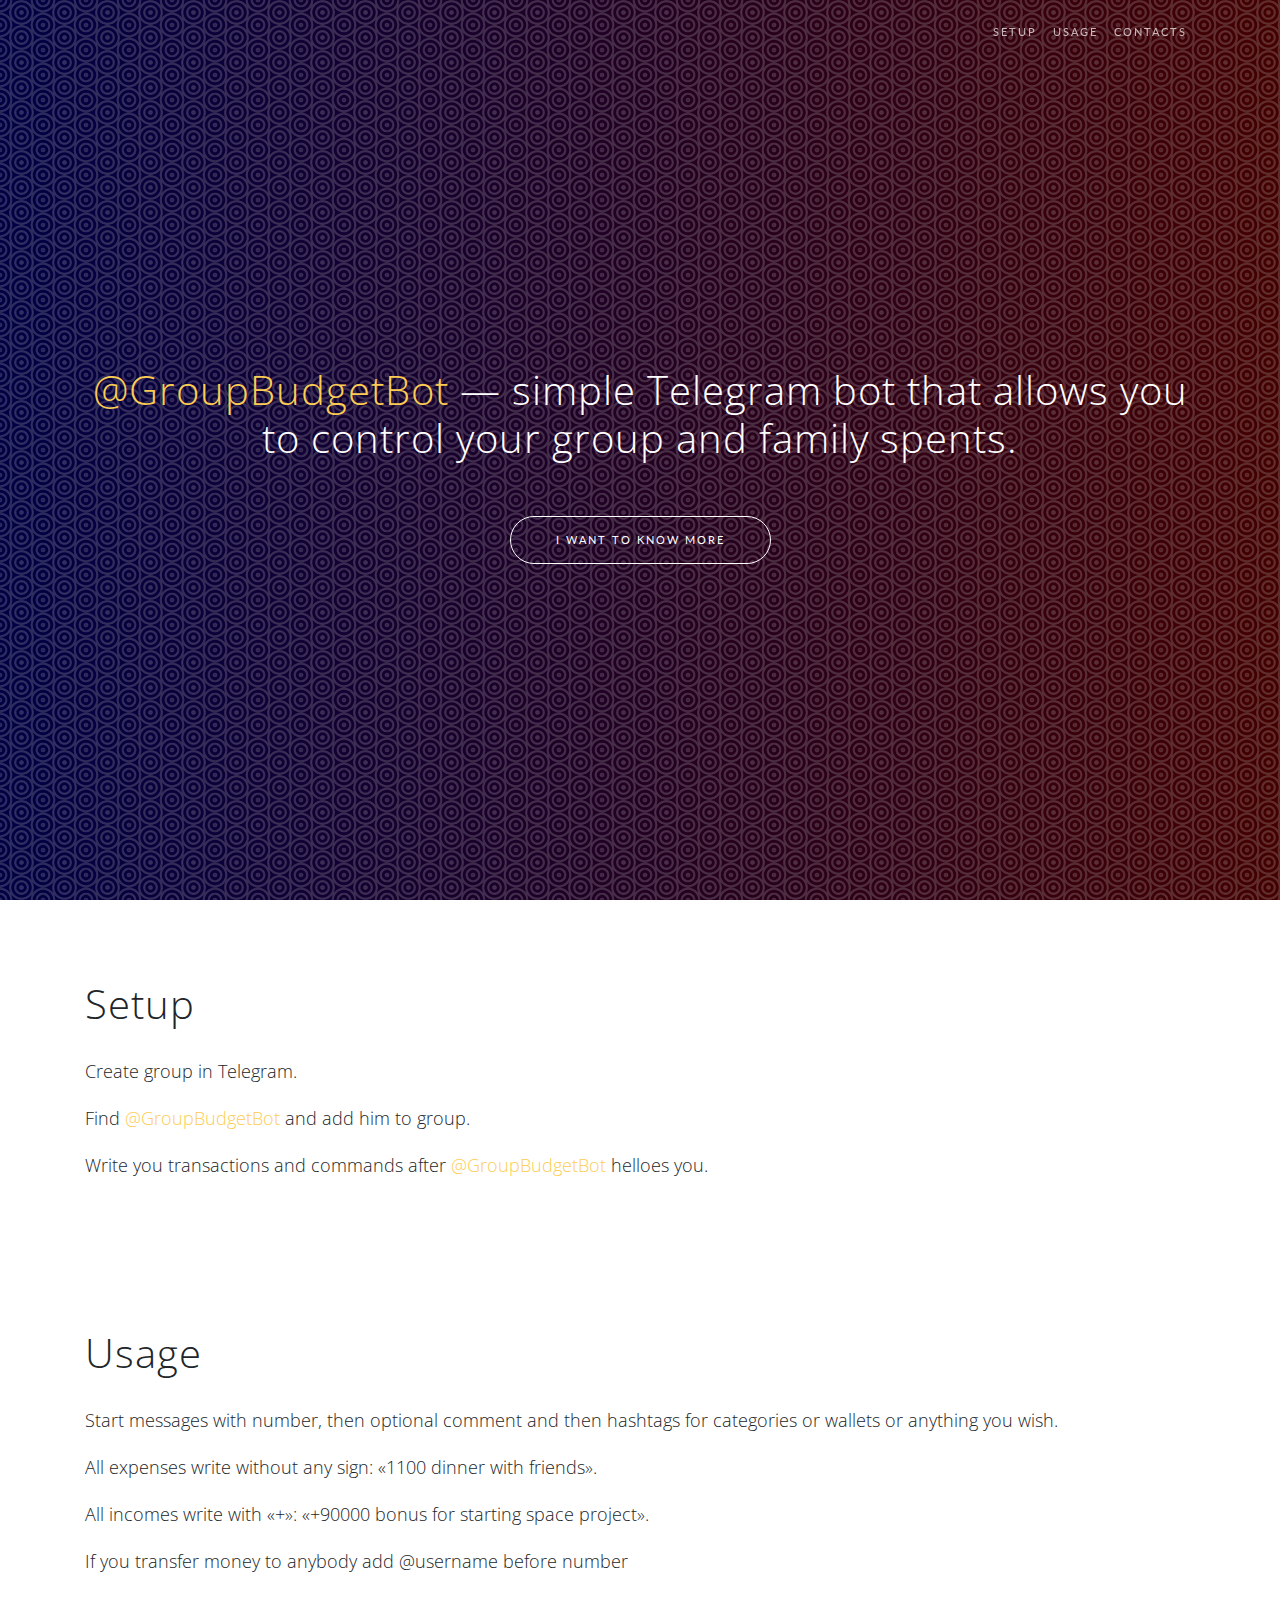
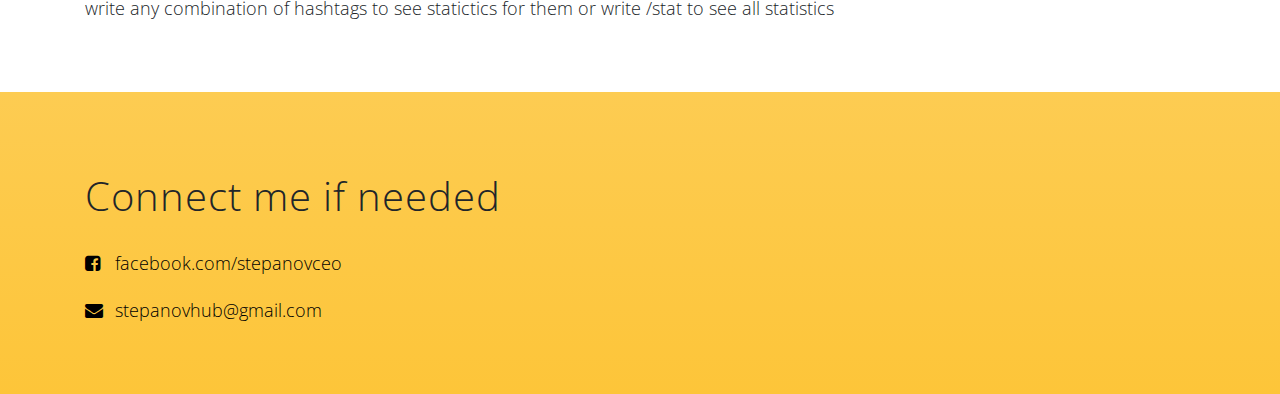
==== commit 64dc10f3: "land" ====
--- a/index.html
+++ b/index.html
@@ -5,9 +5,8 @@
 
     <meta charset="utf-8">
     <meta name="viewport" content="width=device-width, initial-scale=1, shrink-to-fit=no">
-    <meta name="description" content="Digital Budget — инструмент, который позволяет быстро создать качественный конкурентный анализ с учетом всех digital-каналов">
-    <meta name="author" content="Александр Степанов">
-    <title>DigitalBudget — аналитика затрат на рекламу в digital</title>
+    <meta name="description" content="@GroupBudgetBot — simple Telegram bot that allows you to control your group and family spents.">
+    <title>Group Budget Bot</title>
     <!-- Google Tag Manager -->
     <script>(function(w,d,s,l,i){w[l]=w[l]||[];w[l].push({'gtm.start':
     new Date().getTime(),event:'gtm.js'});var f=d.getElementsByTagName(s)[0],
@@ -57,16 +56,13 @@
         <div class="collapse navbar-collapse" id="navbarResponsive">
           <ul class="navbar-nav ml-auto">
             <li class="nav-item">
-              <a class="nav-link js-scroll-trigger" href="#product">Методология</a>
+              <a class="nav-link js-scroll-trigger" href="#setup">Setup</a>
             </li>
             <li class="nav-item">
-              <a class="nav-link js-scroll-trigger" href="#features">Особенности</a>
+              <a class="nav-link js-scroll-trigger" href="#usage">Usage</a>
             </li>
             <li class="nav-item">
-              <a class="nav-link js-scroll-trigger" href="#contact">Контакты</a>
-            </li>
-            <li class="nav-item">
-              <a class="nav-link js-scroll-trigger" href="http://digitalbudget.ru/s/" target="_blank" >Вход для клиентов</a>
+              <a class="nav-link js-scroll-trigger" href="#contact">Contacts</a>
             </li>
           </ul>
         </div>
@@ -77,86 +73,23 @@
       <div class="container h-100">
         <div class="row h-100">
           <div class="col-md-12 my-auto">
-              <h1>Digital Budget — инструмент, который позволяет быстро создать качественный конкурентный анализ с учетом всех digital-каналов.</h1>
+              <h1><a href="https://t.me/GroupBudgetBot" target="_blank">@GroupBudgetBot</a> — simple Telegram bot that allows you to control your group and family spents.</h1>
               <br>
-              <a href="#product" class="btn btn-outline btn-xl js-scroll-trigger">Подробнее</a>
+              <a href="#setup" class="btn btn-outline btn-xl js-scroll-trigger">I want to know more</a>
             </div>
         </div>
       </div>
     </header>
 
-    <section id="product">
+    <section id="setup">
       <div class="container">
-        <h1>Методология</h1>
-        <p>Данные по трафику получаем из SimilarWeb PRO по API.</p>
-        <p>Отличие от SimilarWeb в том, что для каждого источника трафика мы вручную оцениваем стоимость визита и относим источник к одному из каналов, набор которых у нас отличается от SimilarWeb.</p>
-        <p>Например, в SimilarWeb нет канала OLV, трафик c YouTube он оценивает либо как Display Ad либо как Social, так же огромное количество трафика с различных каналов определяется SimilarWeb как Refferal.<p>
-        <div class="row">
-          <div class="col-md-4 my-auto text-center">
-            <div class="logo sw-logo"></div>
-            <ul>
-              <li><i class='fa fa-bullseye'></i> Direct</li>
-              <li><i class='fa fa-search'></i> Search / Organic</li>
-              <li><i class='fa fa-money'></i> Search / Paid</li>
-              <li><i class='fa fa-exchange'></i> Referral</li>
-              <li><i class='fa fa-image'></i> Display Ad</li>
-              <li><i class='fa fa-users'></i> Social</li>
-              <li><i class='fa fa-envelope'></i> Email</li>
-            </ul>
-          </div>
-          <div class="col-md-4 feature-item my-auto text-center">
-            <p></p>
-            <i class="icon-refresh text-primary"></i>
-            <p></p>
-          </div>
-          <div class="col-md-4 my-auto text-center">
-            <div class="logo db-logo"></div>
-            <ul>
-              <li><i class='fa fa-bullseye'></i>Прямые заходы</li>
-              <li><i class='fa fa-search'></i>Поиск</li>
-              <li><i class='fa fa-money'></i>Контекст</li>
-              <li><i class='fa fa-image'></i>Баннеры</li>
-              <li><i class='fa fa-play-circle'></i>OLV (онлайн-видео)</li>
-              <li><i class='fa fa-bolt'></i>СРА (cost per action)</li>
-              <li><i class='fa fa-link'></i>Ссылки</li>
-              <li><i class='fa fa-gavel'></i>RTB (programmatic)</li>
-              <li><i class='fa fa-users'></i>Социальные сети</li>
-              <li><i class='fa fa-address-card'></i>ТГБ</li>
-              <li><i class='fa fa-envelope'></i>E-mail рассылки</li>
-              <li><i class='fa fa-align-left'></i>Cтатьи</li>
-            </ul>
-          </div>
-        </div>
-<!--          На данный момент оценено более 5000 источников трафика.-->
-        <p>Для получения затрат на канал мы перемножаем количество визитов с каждого источника трафика, который отнесли к этому каналу, на стоимость визита с этого источника, а затем суммируем. И так для каждого канала для каждого месяца.</p>
-        <p>В итоге, помимо более глубокого распределения по каналам, чем в SimilarWeb, получаем динамику распределения затрат на различные digital-каналы.</p>
-      </div>
-      <div class="container">
-        <h1>Digital Budget используют</h1>
-        <div class="row">
-          <div class="col-md-4 my-auto text-center">
-            <div class="feature-item">
-              <i class="icon-screen-desktop text-primary"></i>
-              <h4>Медийные агентства</h4>
-<!--              <p class="text-muted">Особенности использования для медийщиков</p>-->
-            </div>
-          </div>
-          <div class="col-md-4 my-auto text-center">
-            <div class="feature-item">
-              <i class="icon-mustache text-primary"></i>
-              <h4>Digital агентства</h4>
-            </div>
-          </div>
-          <div class="col-md-4 my-auto text-center">
-            <div class="feature-item">
-              <i class="icon-diamond text-primary"></i>
-              <h4>Рекламодатели</h4>
-            </div>
-          </div>
-        </div>
+        <h1>Setup</h1>
+        <p>Create group in Telegram.</p>
+        <p>Find <a href="https://t.me/GroupBudgetBot" target="_blank">@GroupBudgetBot</a> and add him to group.</p>
+        <p>Write you transactions and commands after <a href="https://t.me/GroupBudgetBot" target="_blank">@GroupBudgetBot</a> helloes you.<p>
       </div>
     </section>
-
+<!--
     <section class="cta bg-primary">
       <div class="container">
         <h1>Получите пример анализа и тарифы</h1>
@@ -169,74 +102,17 @@
         <br>
         <a href="https://goo.gl/forms/bLfHY861mIGx4esd2" target="_blank" class="btn btn-outline btn-xl js-scroll-trigger">Получить</a>
       </div>
-    </section>
+    </section>-->
 
 
-        <section class="features" id="features">
+        <section class="features" id="usage">
           <div class="container">
-            <h1>Особенности оценки</h1>
-            <p><b>Разные категории рекламодателей – разная цена в закупке рекламы</b></p>
-            <p>Оценка стоимости привлечения трафика производится группой экспертов рекламы в интернете, которые имеют опыт работы с клиентами различных категорий.</p>
-            <p>Экспертная группа также размечает источники трафика по типам размещения в зависимости от категории рекламодателя.<p>
-            <p>На данный момент оценены более <b>8 000</b> источников трафика.</p>
-            <p>Оценка специфична для <b>46</b> категорий рекламодателей.</p>
-          </div>
-          <div class="container categories">
-            <div class="row">
-              <div class="col-md-6">
-                <ul><small>
-                  <li>КОНДИТЕРСКИЕ ИЗДЕЛИЯ</li>
-                  <li>ПРОДУКТЫ ПИТАНИЯ</li>
-                  <li>АЛКОГОЛЬНЫЕ НАПИТКИ</li>
-                  <li>БЕЗАЛКОГОЛЬНЫЕ НАПИТКИ</li>
-                  <li>ТАБАК И КУРИТЕЛЬНЫЕ ПРИНАДЛЕЖНОСТИ</li>
-                  <li>СРЕДСТВА СВЯЗИ И ОБОРУДОВАНИЕ</li>
-                  <li>АУДИОТЕХНИКА, ВИДЕОТЕХНИКА, КИНОТЕХНИКА И ФОТОТЕХНИКА</li>
-                  <li>КОМПЬЮТЕРНАЯ ТЕХНИКА И ПО</li>
-                  <li>ОРГТЕХНИКА И КАНЦЕЛЯРСКИЕ ТОВАРЫ</li>
-                  <li>БЫТОВАЯ ТЕХНИКА</li>
-                  <li>КУХОННЫЕ И ХОЗЯЙСТВЕННЫЕ ПРИНАДЛЕЖНОСТИ</li>
-                  <li>МЕБЕЛЬ И ПРЕДМЕТЫ ИНТЕРЬЕРА</li>
-                  <li>ТРАНСПОРТ И СОПУТСТВУЮЩИЕ ТОВАРЫ</li>
-                  <li>ОДЕЖДА И ОБУВЬ</li>
-                  <li>ТОВАРЫ ДЛЯ КРАСОТЫ И ЗДОРОВЬЯ</li>
-                  <li>ПАРФЮМЕРИЯ</li>
-                  <li>БЫТОВАЯ ХИМИЯ</li>
-                  <li>БЕЗРЕЦЕПТУРНЫЕ ЛЕКАРСТВЕННЫЕ ПРЕПАРАТЫ И БАДы</li>
-                  <li>СРЕДСТВА МАССОВОЙ ИНФОРМАЦИИ</li>
-                  <li>АУДИО, ВИДЕОПРОДУКЦИЯ, ИГРЫ</li>
-                  <li>СПОРТИВНЫЕ ТОВАРЫ</li>
-                  <li>ЧАСЫ, ЮВЕЛИРНЫЕ ИЗДЕЛИЯ</li>
-                  <li>СТРОИТЕЛЬНЫЕ, ОТДЕЛОЧНЫЕ МАТЕРИАЛЫ, САНТЕХНИКА</li>
-                  <li>ТОВАРЫ ДЛЯ ЖИВОТНЫХ</li>
-                </small></ul>
-              </div>
-              <div class="col-md-6">
-                <ul class="categories"><small>
-                  <li>РАСТЕНИЯ, ТОВАРЫ ДЛЯ САДА И ОГОРОДА</li>
-                  <li>СРЕДСТВА ОХРАНЫ И ЛИЧНОЙ БЕЗОПАСНОСТИ</li>
-                  <li>МАССОВЫЕ МЕРОПРИЯТИЯ</li>
-                  <li>ПРОМЫШЛЕННОЕ ОБОРУДОВАНИЕ</li>
-                  <li>ПРОМЫШЛЕННЫЕ МАТЕРИАЛЫ</li>
-                  <li>ГАЛАНТЕРЕЯ И ТЕКСТИЛЬ</li>
-                  <li>ТОВАРЫ ДЛЯ ДЕТЕЙ</li>
-                  <li>МЕДИЦИНСКОЕ ОБОРУДОВАНИЕ И МАТЕРИАЛЫ</li>
-                  <li>УСЛУГИ ПО ТУРИЗМУ, СПОРТУ И ОТДЫХУ</li>
-                  <li>УСЛУГИ МЕДИЦИНСКИЕ</li>
-                  <li>УСЛУГИ ЮРИДИЧЕСКИЕ, АУДИТОРСКИЕ И КОНСАЛТИНГОВЫЕ</li>
-                  <li>УСЛУГИ ФИНАНСОВЫЕ</li>
-                  <li>УСЛУГИ В СИСТЕМЕ ОБРАЗОВАНИЯ И ТРУДОУСТРОЙСТВО</li>
-                  <li>УСЛУГИ ОБЩЕСТВЕННОГО ПИТАНИЯ</li>
-                  <li>УСЛУГИ В ОБЛАСТИ РЕКЛАМЫ И МАРКЕТИНГА</li>
-                  <li>УСЛУГИ СТРАХОВЫЕ</li>
-                  <li>СТРОИТЕЛЬСТВО И РЕМОНТ</li>
-                  <li>УСЛУГИ В ОБЛАСТИ ТОРГОВЛИ</li>
-                  <li>УСЛУГИ В ОБЛАСТИ ИНТЕРНЕТА</li>
-                  <li>ОТОПИТЕЛЬНОЕ И ВОДОНАГРЕВАТЕЛЬНОЕ ОБОРУДОВАНИЕ</li>
-                  <li>УСЛУГИ СВЯЗИ</li>
-                </small></ul>
-              </div>
-            </div>
+            <h1>Usage</h1>
+            <p>Start messages with number, then optional comment and then hashtags for categories or wallets or anything you wish.</p>
+            <p>All expenses write without any sign: «1100 dinner with friends».</p>
+            <p>All incomes write with «+»: «+90000 bonus for starting space project».<p>
+            <p>If you transfer money to anybody add @username before number</p>
+            <p>write any combination of hashtags to see statictics for them or write /stat to see all statistics</p>
           </div>
         </section>
 
@@ -244,15 +120,10 @@
     <section class="contact bg-primary" id="contact">
       <div class="container">
         <div class="row">
-          <div class="col-md-6">
-            <h1>Получите пример анализа и тарифы</h1>
-            <a href="https://goo.gl/forms/bLfHY861mIGx4esd2" target="_blank" class="btn btn-outline btn-xl js-scroll-trigger">Получить</a>
-          </div>
-          <div class="col-md-6">
-            <h1>Или свяжитесь c нами</h1>
+          <div class="col-md-12">
+            <h1>Connect me if needed</h1>
             <p><a href="https://facebook.com/stepanovceo" target="_blank"><i class="fa fa-facebook-square"></i>facebook.com/stepanovceo</a></p>
-            <p><a href="mailto:stepanovhub@gmail.com?subject=Digital Budget"><i class="fa fa-envelope"></i>stepanovhub@gmail.com</p>
-            <p><a href="tel:+79038195085"><i class="fa fa-phone-square"></i>+7 903 819 5085</a></p>
+            <p><a href="mailto:stepanovhub@gmail.com?subject=Group Budget Bot"><i class="fa fa-envelope"></i>stepanovhub@gmail.com</p>
           </div>
         </div>
       </div>
--- a/css/new-age.css
+++ b/css/new-age.css
@@ -159,13 +159,13 @@
   padding-bottom: 100px;
   color: white;
   text-align: center;
-  background: url("../img/bg-pattern.png"), #5960A2;
+  background: url("../img/dimension.png"), #5960A2;
 /*
   background: url("../img/bg-pattern.png"), -webkit-linear-gradient(to left, #5960A2, #AE4945);
   background: url("../img/bg-pattern.png"), linear-gradient(to left, #5960A2, #AE4945);
 */
-background: url("../img/bg-pattern.png"), -webkit-linear-gradient(to left, #5050a0, #b05050);
-background: url("../img/bg-pattern.png"), linear-gradient(to left, #5050a0, #b05050);
+background: url("../img/dimension.png"), -webkit-linear-gradient(to left, #400, #004);
+background: url("../img/dimension.png"), linear-gradient(to left, #400, #004);
 }
 
 header.masthead .header-content {
@@ -446,7 +446,7 @@
 .retina img {
     width: 50%;
 }
-
+/*
 .logo-top {
   background-image:url("../img/digital budget - white bg.png");
   width: 200px;
@@ -454,7 +454,7 @@
   background-size: contain;
   background-repeat: no-repeat;
 }
-
+*/
 .categories {
   display: none;
 }
@@ -463,7 +463,7 @@
     display: block;
   }
 }
-
+/*
 @media (min-width: 992px) {
   .logo-top {
     background-image:url("../img/digital budget - black bg.png");
@@ -473,7 +473,7 @@
 .navbar-shrink .logo-top  {
   background-image:url("../img/digital budget - white bg.png");
 }
-
+*/
 .text-center div {
   text-align: center;
 }
@@ -497,13 +497,6 @@
   background-size: contain;
   margin: 20px auto;
 }
-.sw-logo{
-  background-image:url("../img/sw-logo.png");
-}
-.db-logo {
-  background-image:url("../img/digital budget - white bg.png");
-
-}
 h1 {
   margin: 30px auto;
 }
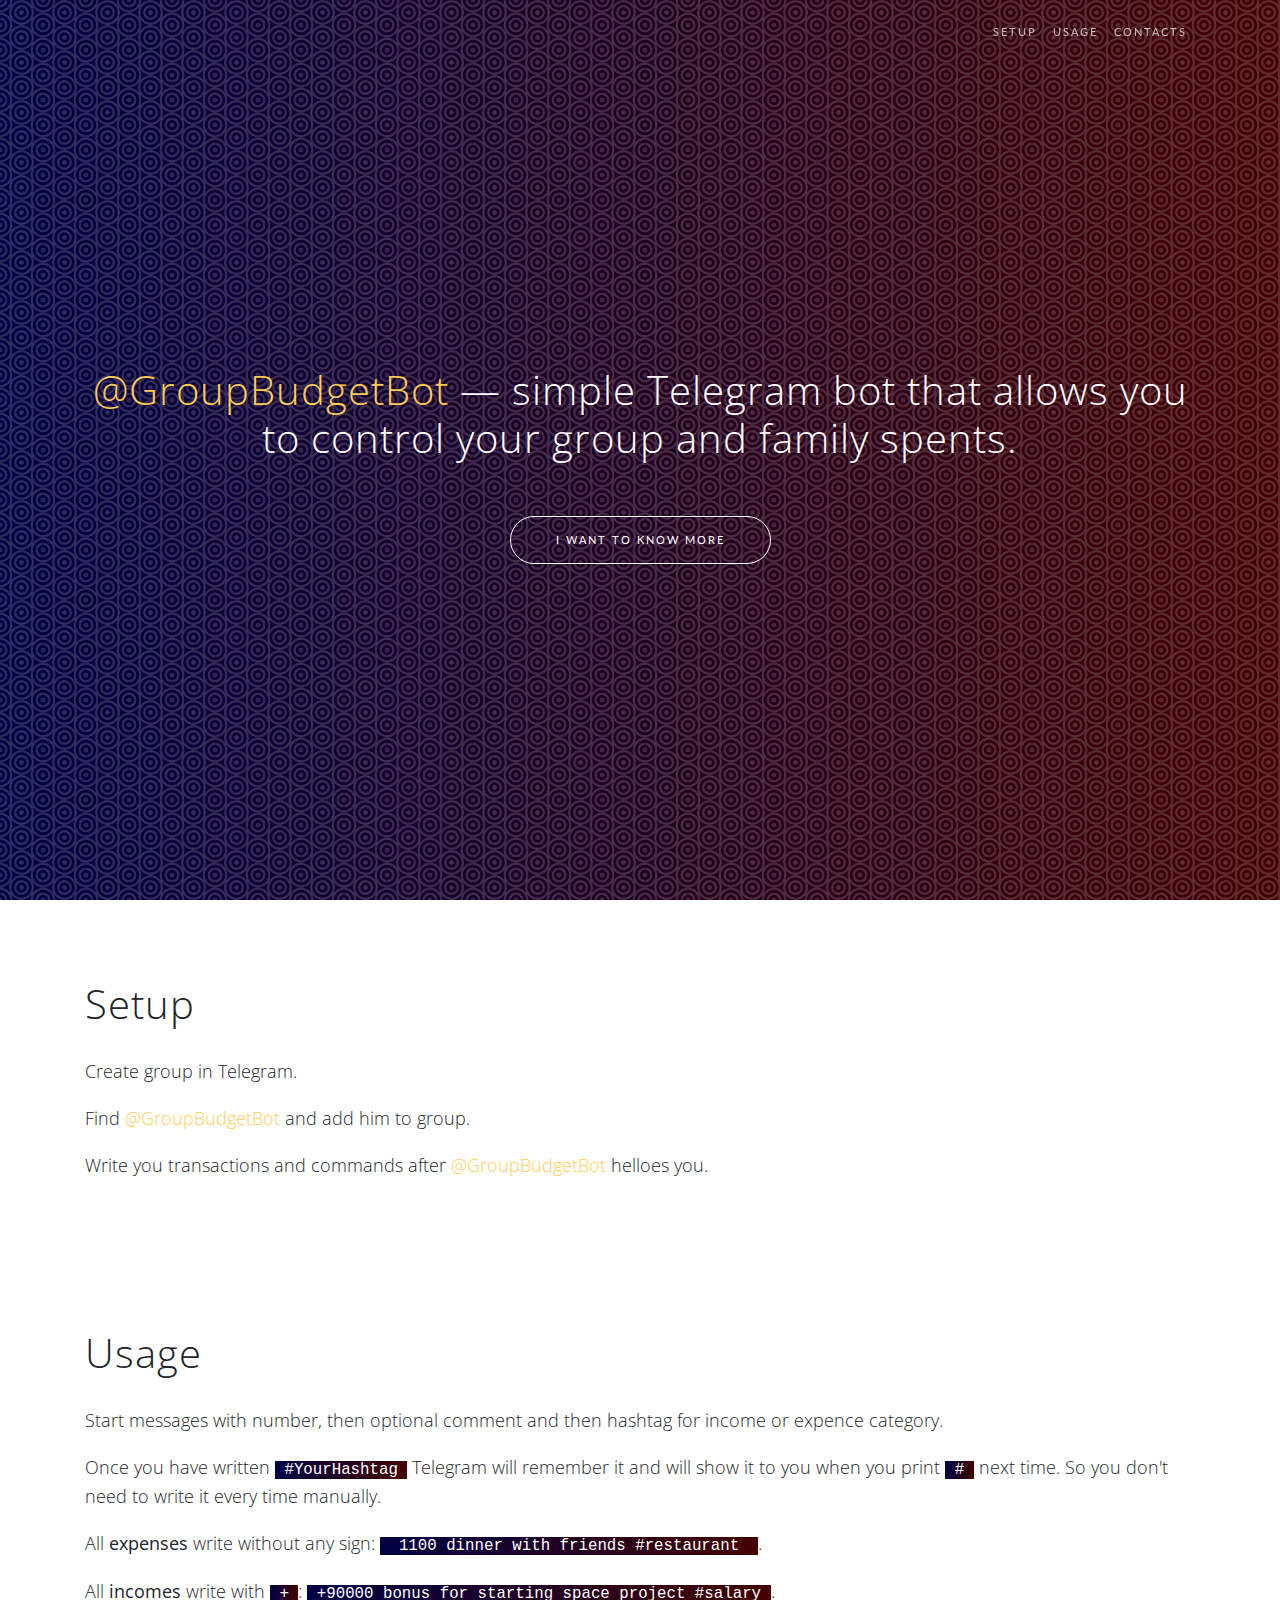
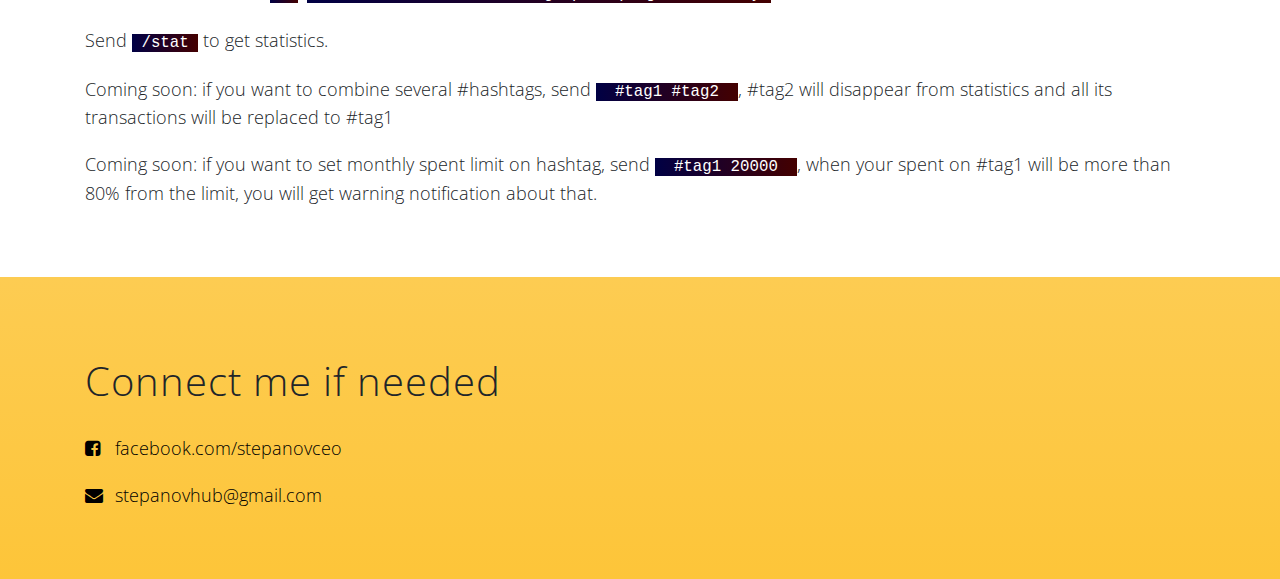
==== commit ba25f7b2: "final" ====
--- a/index.html
+++ b/index.html
@@ -108,11 +108,13 @@
         <section class="features" id="usage">
           <div class="container">
             <h1>Usage</h1>
-            <p>Start messages with number, then optional comment and then hashtags for categories or wallets or anything you wish.</p>
-            <p>All expenses write without any sign: «1100 dinner with friends».</p>
-            <p>All incomes write with «+»: «+90000 bonus for starting space project».<p>
-            <p>If you transfer money to anybody add @username before number</p>
-            <p>write any combination of hashtags to see statictics for them or write /stat to see all statistics</p>
+            <p>Start messages with number, then optional comment and then hashtag for income or expence category.</p>
+            <p>Once you have written <code>&nbsp#YourHashtag&nbsp</code> Telegram will remember it and will show it to you when you print <code>&nbsp#&nbsp</code> next time. So you don't need to write it every time manually.</p>
+            <p>All <b>expenses</b> write without any sign: <code>&nbsp 1100 dinner with friends #restaurant &nbsp</code>.</p>
+            <p>All <b>incomes</b> write with <code>&nbsp+&nbsp</code>: <code>&nbsp+90000 bonus for starting space project #salary&nbsp</code>.</p>
+            <p>Send <code>&nbsp/stat&nbsp</code> to get statistics.</p>
+            <p>Coming soon: if you want to combine several #hashtags, send <code>&nbsp #tag1 #tag2 &nbsp</code>, #tag2 will disappear from statistics and all its transactions will be replaced to #tag1</p>
+            <p>Coming soon: if you want to set monthly spent limit on hashtag, send <code>&nbsp #tag1 20000 &nbsp</code>, when your spent on #tag1 will be more than 80% from the limit, you will get warning notification about that.</p>
           </div>
         </section>
 
--- a/css/new-age.css
+++ b/css/new-age.css
@@ -538,3 +538,9 @@
   max-width: 100%;
   height: auto;
 }
+
+code {
+  color: #fff;
+  background: -webkit-linear-gradient(to left, #400, #004);
+  background: linear-gradient(to left, #400, #004);
+}
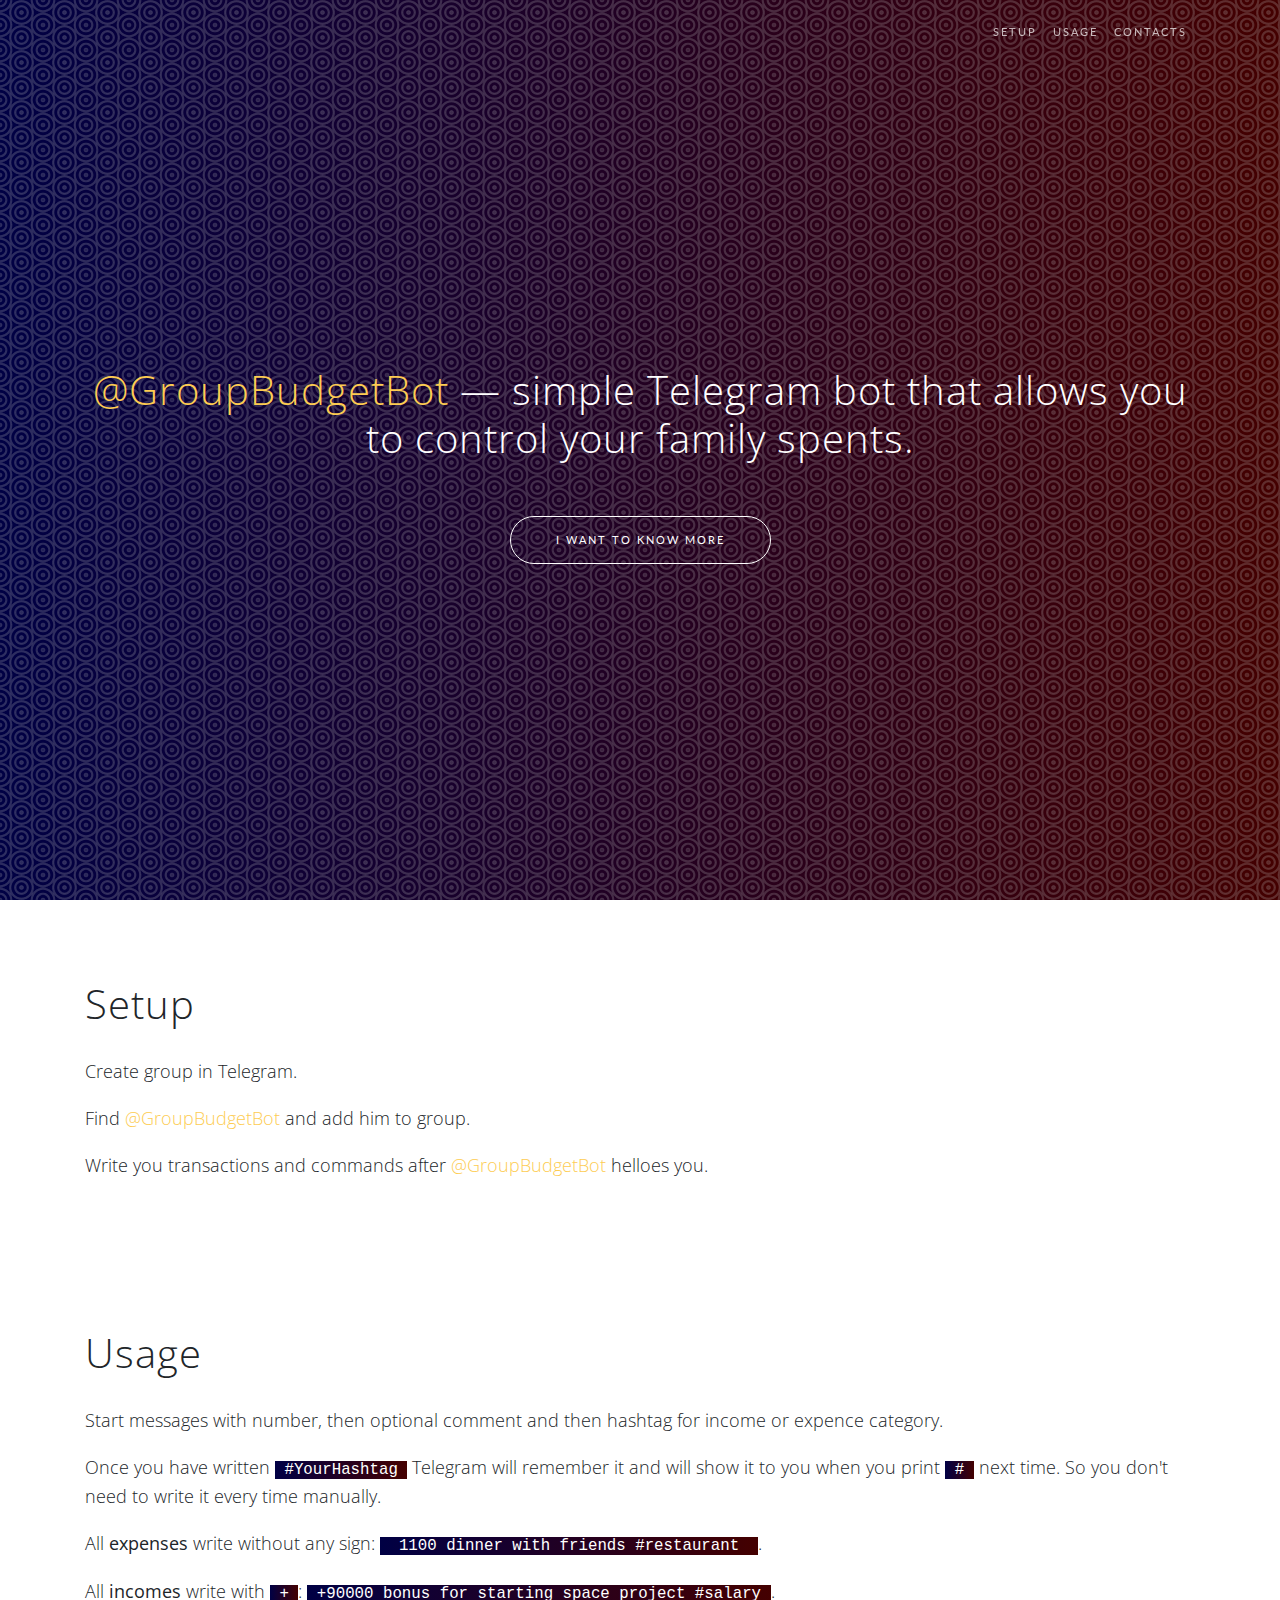
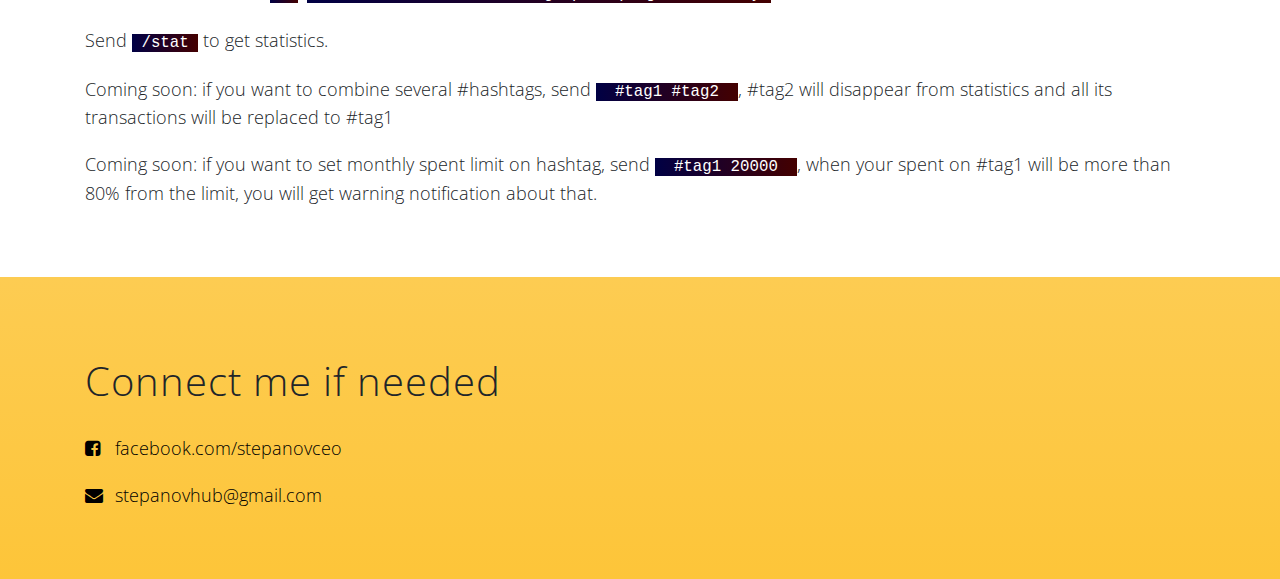
==== commit d7214369: "family" ====
--- a/index.html
+++ b/index.html
@@ -5,14 +5,14 @@
 
     <meta charset="utf-8">
     <meta name="viewport" content="width=device-width, initial-scale=1, shrink-to-fit=no">
-    <meta name="description" content="@GroupBudgetBot — simple Telegram bot that allows you to control your group and family spents.">
+    <meta name="description" content="@GroupBudgetBot — simple Telegram bot that allows you to control family spents.">
     <title>Group Budget Bot</title>
     <!-- Google Tag Manager -->
     <script>(function(w,d,s,l,i){w[l]=w[l]||[];w[l].push({'gtm.start':
     new Date().getTime(),event:'gtm.js'});var f=d.getElementsByTagName(s)[0],
     j=d.createElement(s),dl=l!='dataLayer'?'&l='+l:'';j.async=true;j.src=
     'https://www.googletagmanager.com/gtm.js?id='+i+dl;f.parentNode.insertBefore(j,f);
-    })(window,document,'script','dataLayer','GTM-WHMKJDD');</script>
+    })(window,document,'script','dataLayer','GTM-5S9SJ9J');</script>
     <!-- End Google Tag Manager -->
     <link href="vendor/bootstrap/css/bootstrap.min.css" rel="stylesheet">
     <link rel="stylesheet" href="vendor/font-awesome/css/font-awesome.css">
@@ -43,7 +43,7 @@
 
   <body id="page-top">
     <!-- Google Tag Manager (noscript) -->
-    <noscript><iframe src="https://www.googletagmanager.com/ns.html?id=GTM-WHMKJDD"
+    <noscript><iframe src="https://www.googletagmanager.com/ns.html?id=GTM-5S9SJ9J"
     height="0" width="0" style="display:none;visibility:hidden"></iframe></noscript>
     <!-- End Google Tag Manager (noscript) -->
     <!-- Navigation -->
@@ -73,7 +73,7 @@
       <div class="container h-100">
         <div class="row h-100">
           <div class="col-md-12 my-auto">
-              <h1><a href="https://t.me/GroupBudgetBot" target="_blank">@GroupBudgetBot</a> — simple Telegram bot that allows you to control your group and family spents.</h1>
+              <h1><a href="https://t.me/GroupBudgetBot" target="_blank">@GroupBudgetBot</a> — simple Telegram bot that allows you to control your family spents.</h1>
               <br>
               <a href="#setup" class="btn btn-outline btn-xl js-scroll-trigger">I want to know more</a>
             </div>
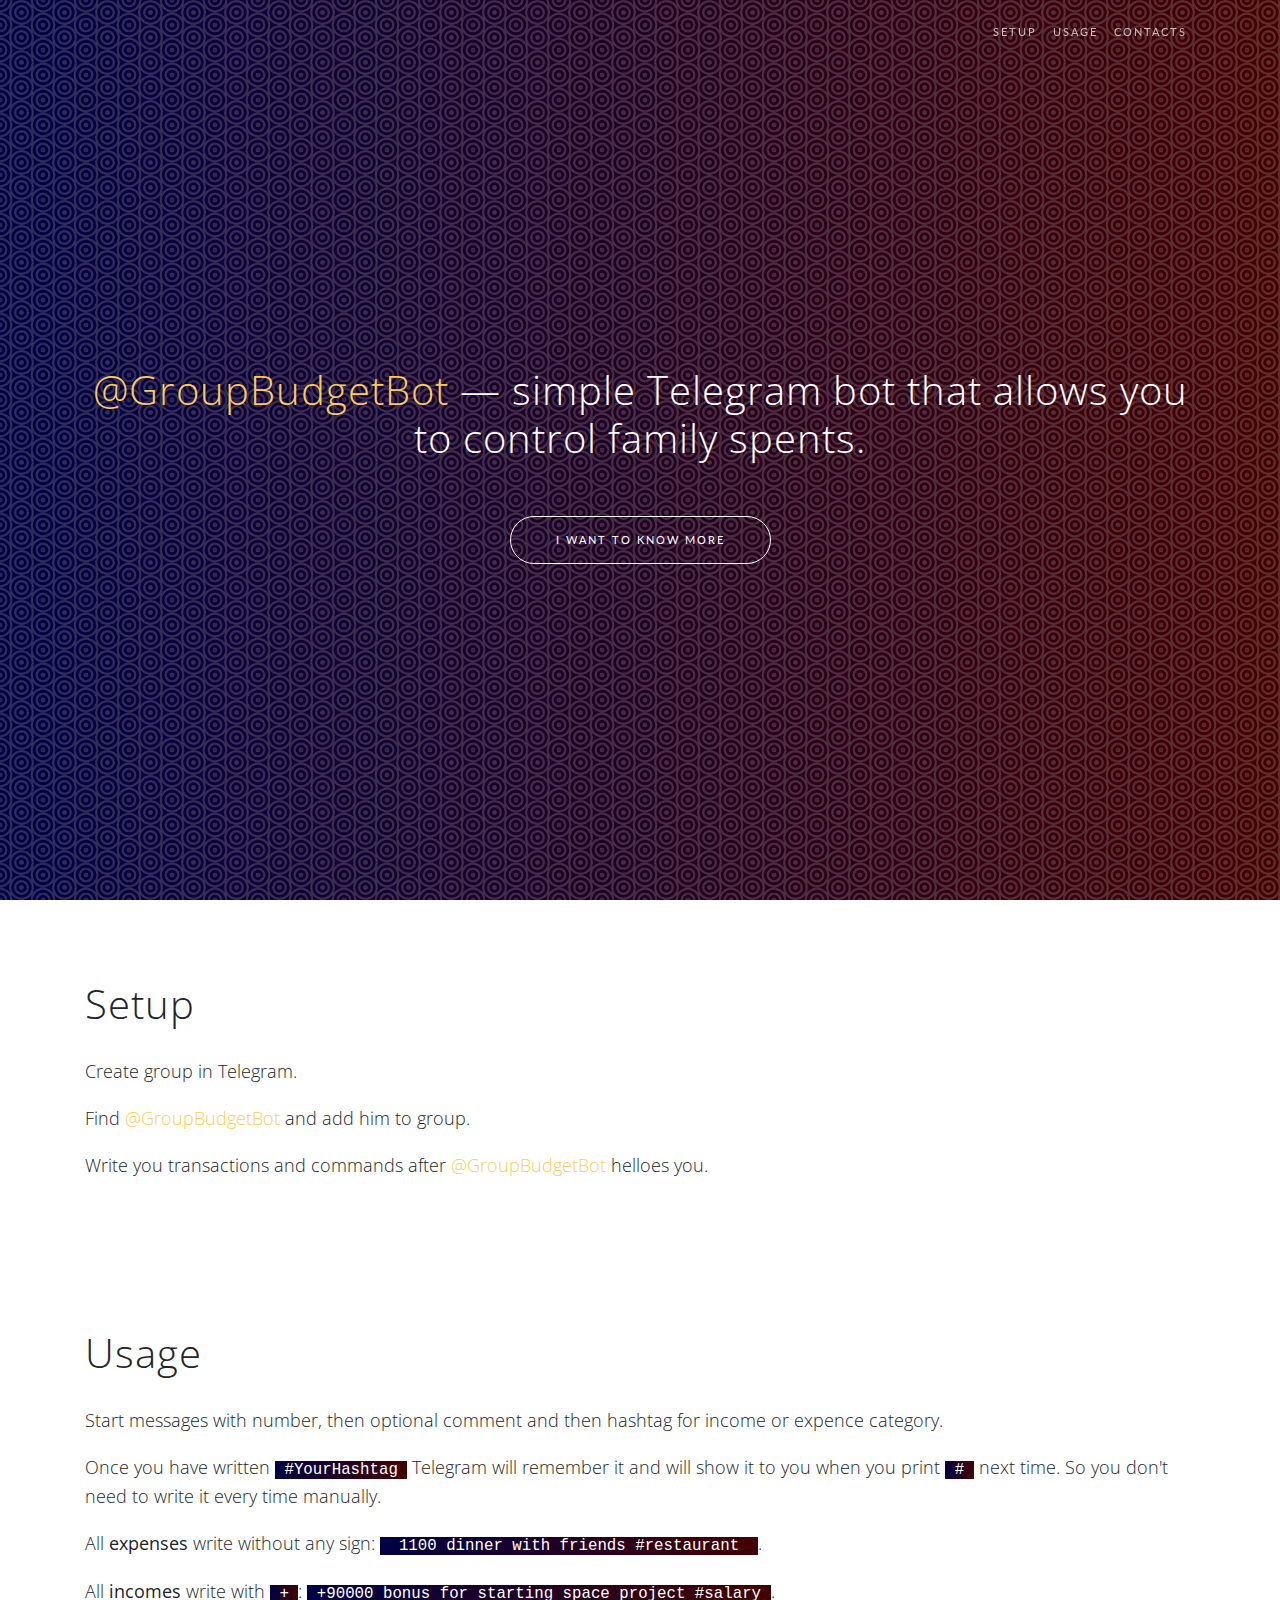
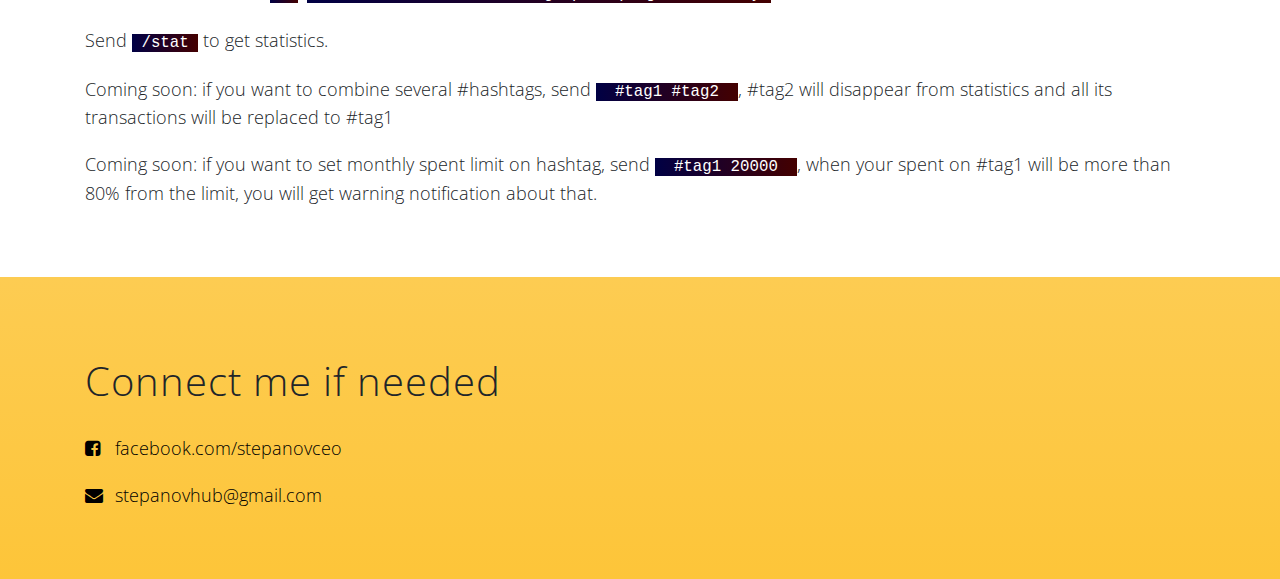
==== commit f1bd2a76: "f" ====
--- a/index.html
+++ b/index.html
@@ -73,7 +73,7 @@
       <div class="container h-100">
         <div class="row h-100">
           <div class="col-md-12 my-auto">
-              <h1><a href="https://t.me/GroupBudgetBot" target="_blank">@GroupBudgetBot</a> — simple Telegram bot that allows you to control your family spents.</h1>
+              <h1><a href="https://t.me/GroupBudgetBot" target="_blank">@GroupBudgetBot</a> — simple Telegram bot that allows you to control family spents.</h1>
               <br>
               <a href="#setup" class="btn btn-outline btn-xl js-scroll-trigger">I want to know more</a>
             </div>
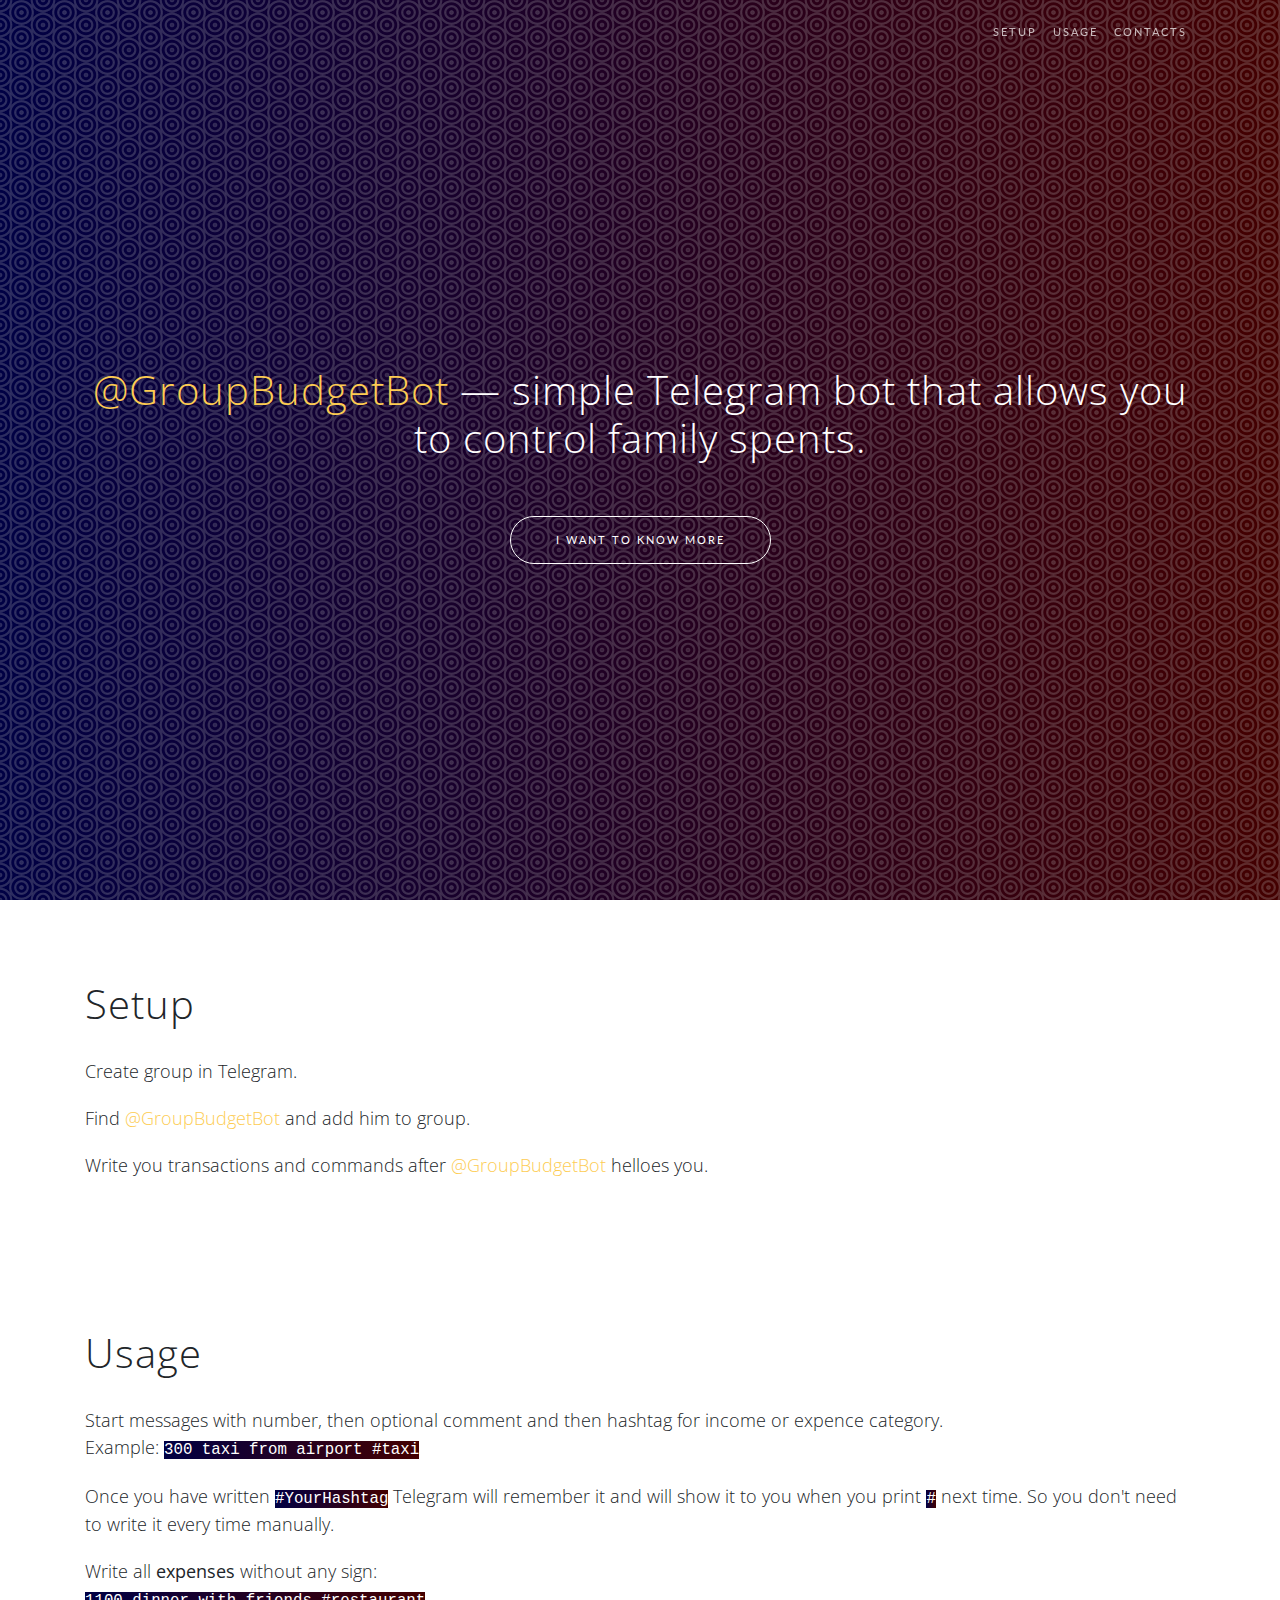
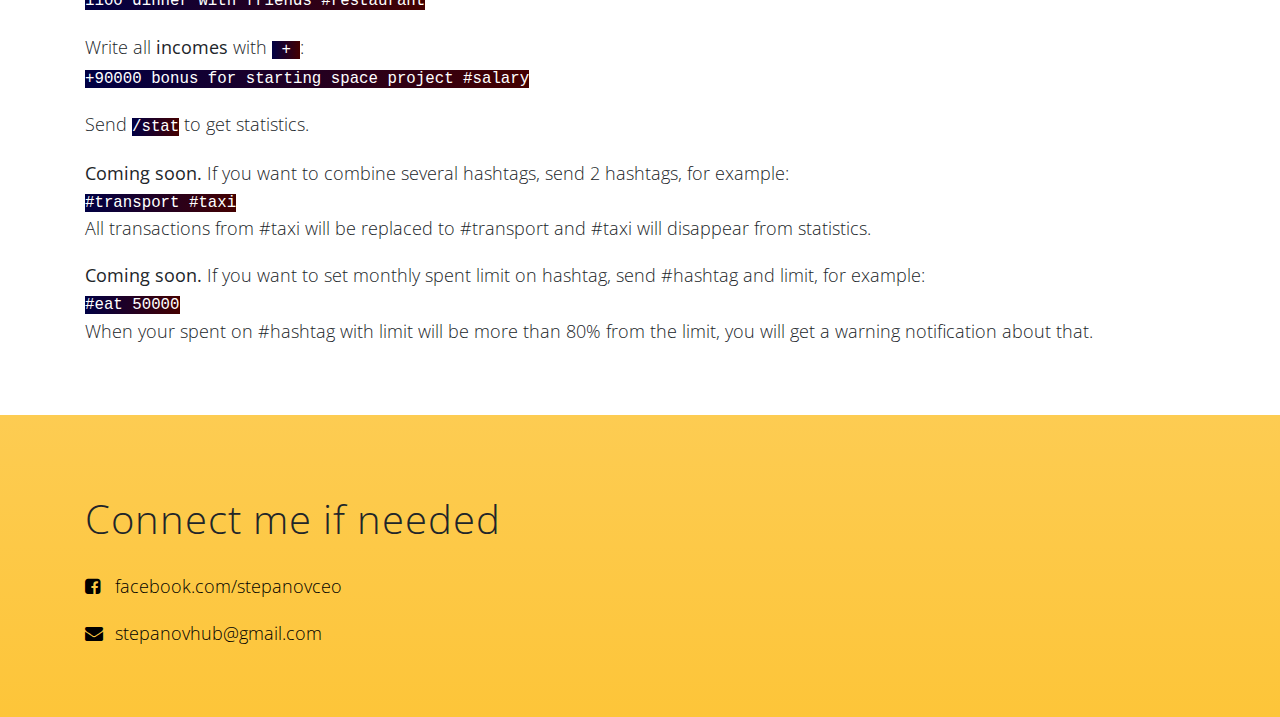
==== commit be4516ad: "text" ====
--- a/index.html
+++ b/index.html
@@ -108,13 +108,13 @@
         <section class="features" id="usage">
           <div class="container">
             <h1>Usage</h1>
-            <p>Start messages with number, then optional comment and then hashtag for income or expence category.</p>
-            <p>Once you have written <code>&nbsp#YourHashtag&nbsp</code> Telegram will remember it and will show it to you when you print <code>&nbsp#&nbsp</code> next time. So you don't need to write it every time manually.</p>
-            <p>All <b>expenses</b> write without any sign: <code>&nbsp 1100 dinner with friends #restaurant &nbsp</code>.</p>
-            <p>All <b>incomes</b> write with <code>&nbsp+&nbsp</code>: <code>&nbsp+90000 bonus for starting space project #salary&nbsp</code>.</p>
-            <p>Send <code>&nbsp/stat&nbsp</code> to get statistics.</p>
-            <p>Coming soon: if you want to combine several #hashtags, send <code>&nbsp #tag1 #tag2 &nbsp</code>, #tag2 will disappear from statistics and all its transactions will be replaced to #tag1</p>
-            <p>Coming soon: if you want to set monthly spent limit on hashtag, send <code>&nbsp #tag1 20000 &nbsp</code>, when your spent on #tag1 will be more than 80% from the limit, you will get warning notification about that.</p>
+            <p>Start messages with number, then optional comment and then hashtag for income or expence category.<br>Example: <code>300 taxi from airport #taxi</code></p>
+            <p>Once you have written <code>#YourHashtag</code> Telegram will remember it and will show it to you when you print <code>#</code> next time. So you don't need to write it every time manually.</p>
+            <p>Write all <b>expenses</b> without any sign:<br><code> 1100 dinner with friends #restaurant</code></p>
+            <p>Write all <b>incomes</b> with <code>&nbsp+&nbsp</code>:<br><code>+90000 bonus for starting space project #salary</code></p>
+            <p>Send <code>/stat</code> to get statistics.</p>
+            <p><b>Coming soon.</b> If you want to combine several hashtags, send 2 hashtags, for example:<br><code>#transport #taxi</code><br>All transactions from #taxi will be replaced to #transport and #taxi will disappear from statistics.</p>
+            <p><b>Coming soon.</b> If you want to set monthly spent limit on hashtag, send #hashtag and limit, for example:<br><code>#eat 50000</code><br>When your spent on #hashtag with limit will be more than 80% from the limit, you will get a warning notification about that.</p>
           </div>
         </section>
 
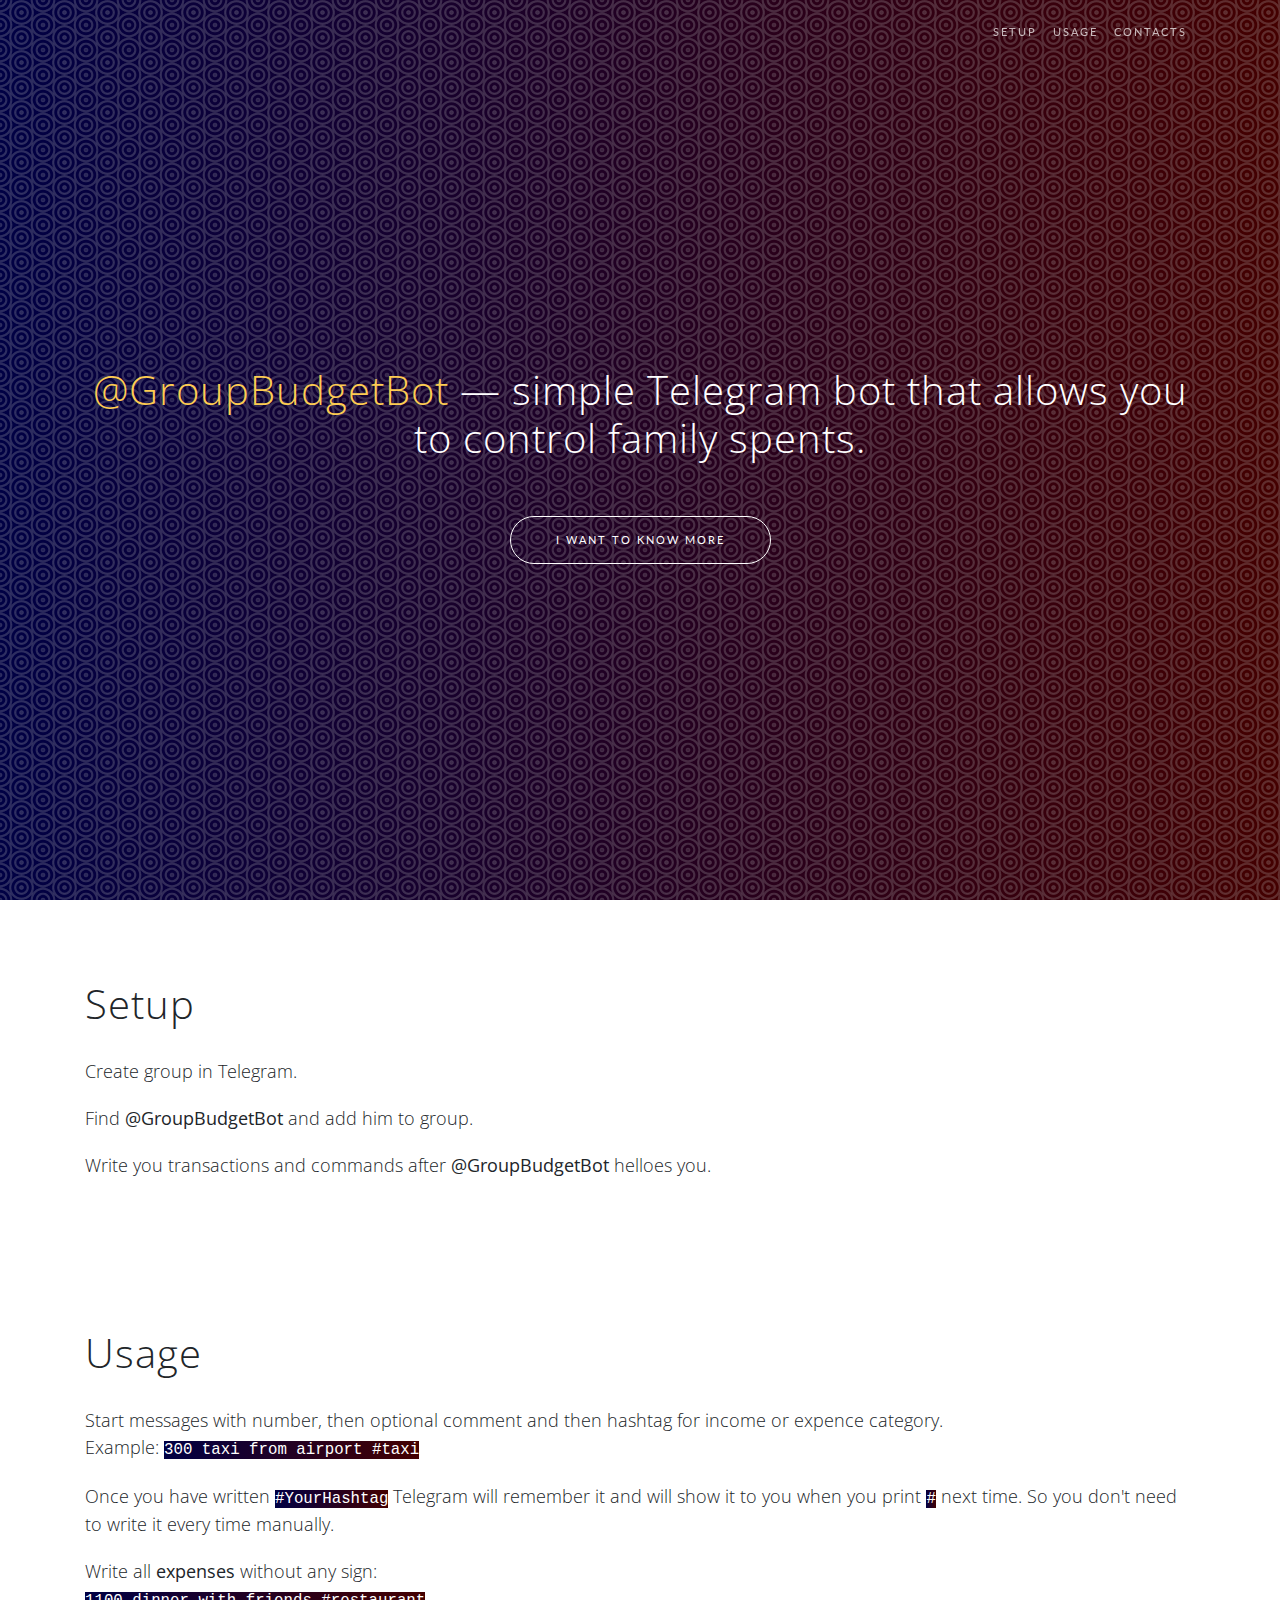
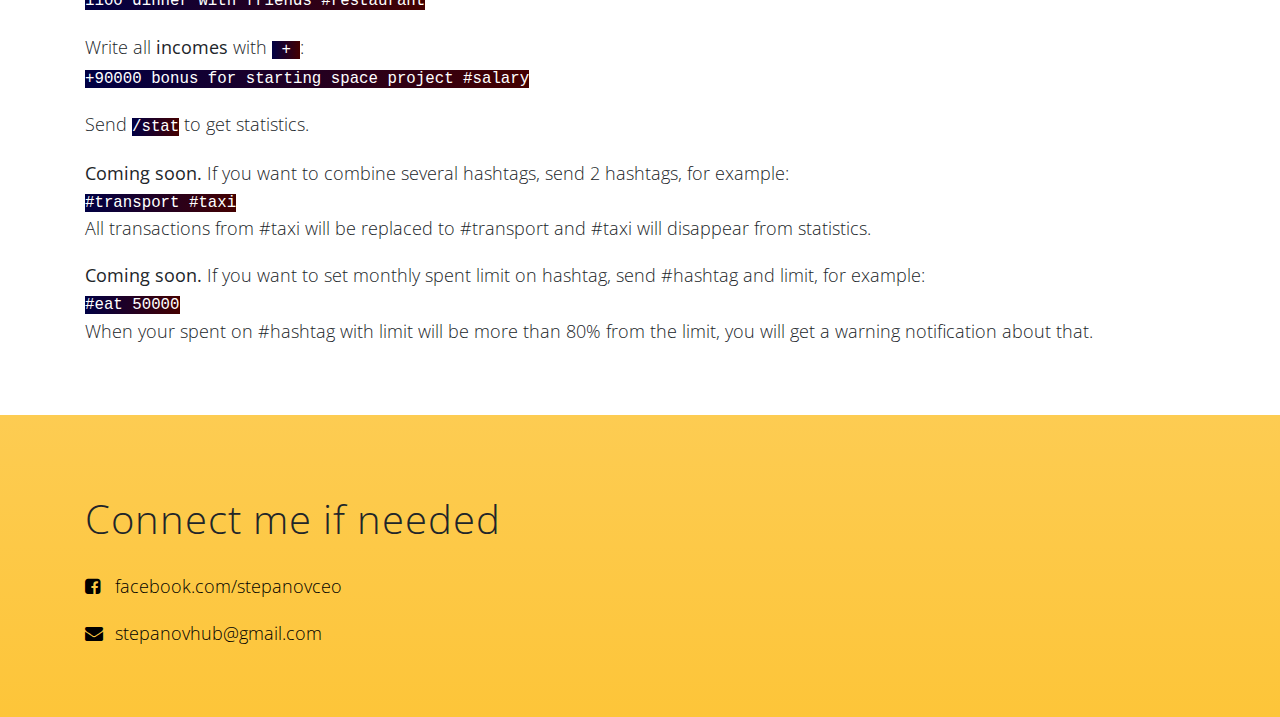
==== commit cff2b9d9: "upd" ====
--- a/index.html
+++ b/index.html
@@ -85,8 +85,8 @@
       <div class="container">
         <h1>Setup</h1>
         <p>Create group in Telegram.</p>
-        <p>Find <a href="https://t.me/GroupBudgetBot" target="_blank">@GroupBudgetBot</a> and add him to group.</p>
-        <p>Write you transactions and commands after <a href="https://t.me/GroupBudgetBot" target="_blank">@GroupBudgetBot</a> helloes you.<p>
+        <p>Find <b>@GroupBudgetBot</b> and add him to group.</p>
+        <p>Write you transactions and commands after <b>@GroupBudgetBot</b> helloes you.<p>
       </div>
     </section>
 <!--
--- a/css/new-age.css
+++ b/css/new-age.css
@@ -544,3 +544,6 @@
   background: -webkit-linear-gradient(to left, #400, #004);
   background: linear-gradient(to left, #400, #004);
 }
+p a, p a:visited, p a:focus {
+  color: #004;
+}
